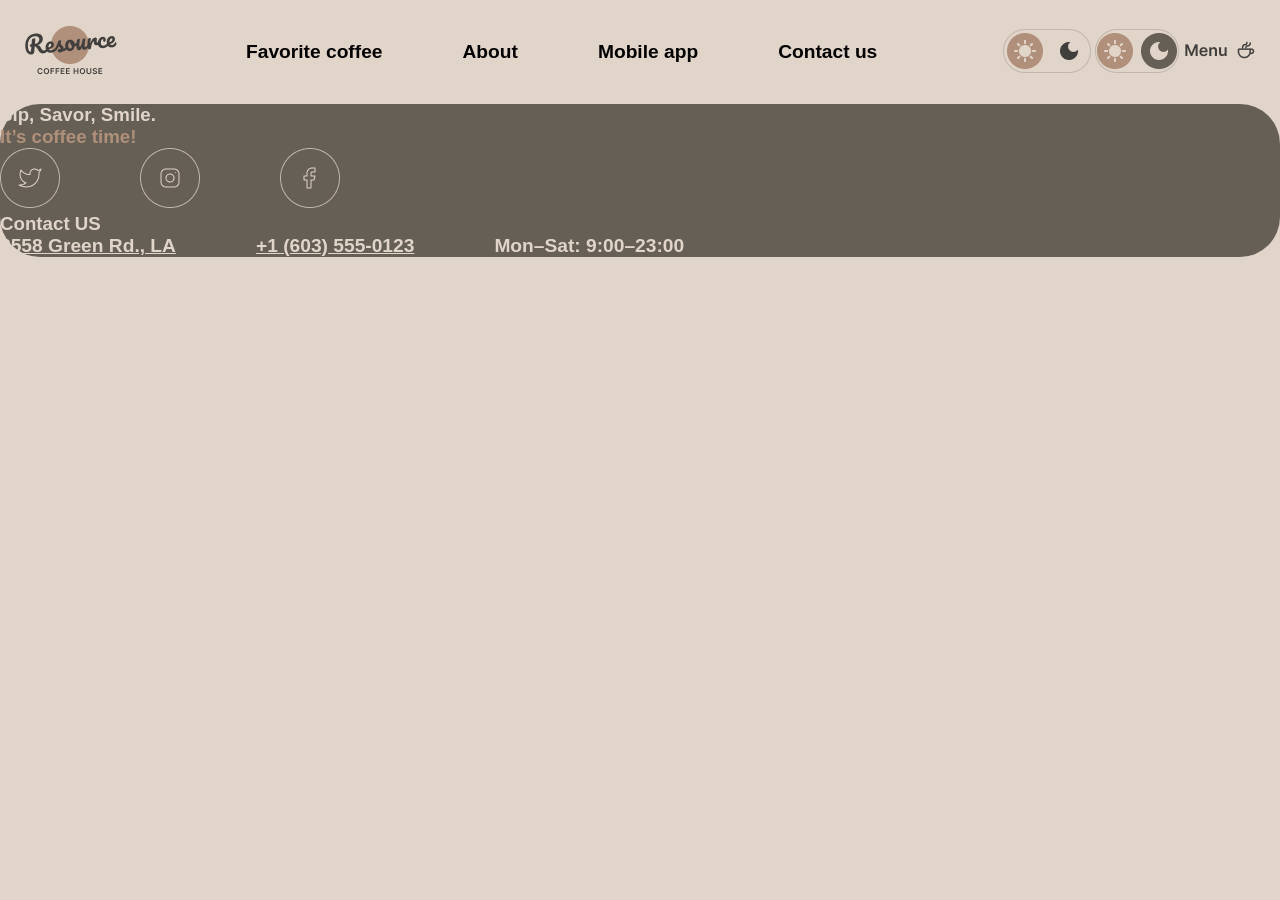
==== catalog.html @ 1cbb6fd2 "feat: add style html js images" ====
<!DOCTYPE html>
<html lang="en">
<head>
    <meta charset="UTF-8">
    <meta name="viewport" content="width=device-width, initial-scale=1.0">
    <link rel="stylesheet" href="style.css">
    <title>Menu</title>
</head>
<body>
        <div id="header-placeholder"></div>
    <main>

    </main>
    <div id="footer-placeholder"></div>
    <script src="load-components.js"></script>
</body>
</html>
---- style.css ----
* {
    margin: 0;
    padding: 0;
    box-sizing: border-box;
}

html {
    background-color: #E1D4C9;
}

body {
    font-family: Arial, Helvetica, sans-serif;
    display: grid;
    grid-template-columns: 1fr;
}

header {
    grid-row: 2;
    position: relative;
    z-index: 10;
    display: flex;
    justify-content: space-between;
    align-items: center;
    padding: 20px;
}

.nav-header {
    display: flex;
    align-items: center;
    gap: 20px;
}

.ul-header, .ul-footer {
    list-style-type: none;
    display: flex;
    gap: 5rem;
    font-size: 1.2rem;
    font-weight: bold;
}

footer {
    background-color: #665F55;
    border-radius: 40px;
}

img {
    padding: 0;
}

.theme-toggle 
.theme-switch-hover {
    display: none;
}

.theme-toggle:hover 
.theme-switch-default {
    display: none;
}

.theme-toggle:hover 
.theme-switch-hover {
    display: block;
}

button#theme-toggle, 
.slider-btn, 
.menu-page, 
.app-button, 
.google-play-button {
    background-color: rgba(0, 0, 0, 0);
    border: none;
}

.control-header {
    display: flex;
    justify-content: space-between;
    align-items: center;
}

.hero-section {
    background-image: url(images/img-hero.jpg);
    background-repeat: no-repeat;
    background-size: cover;
    background-position: center;
    min-height: 500px;
}

.hero-section h2, 
p,
footer li,
footer a,
footer .contact,
footer span {
    color: #E1D4C9;
}

.hero-section span, 
.about-section span, 
.app-section span,
footer h3 {
    color: #B0907A;
}

.gallery {
    display: grid;
    grid-template-columns: repeat(2, 1fr);
    gap: 2rem;
}

.gallery img {
    height: auto;
    object-fit: cover;
}
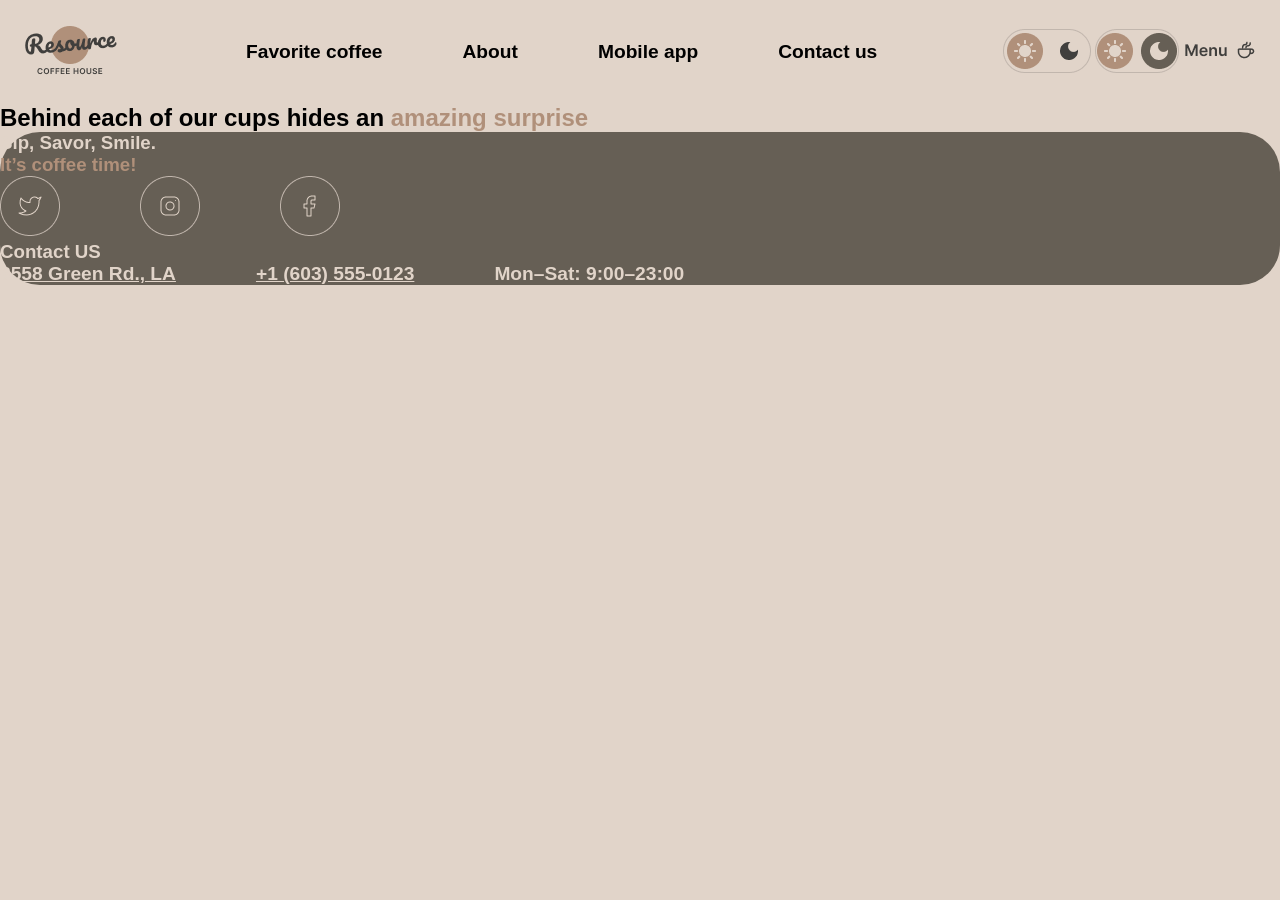
==== commit 516b1f2b: "feat: change catalog" ====
--- a/catalog.html
+++ b/catalog.html
@@ -7,9 +7,25 @@
     <title>Menu</title>
 </head>
 <body>
-        <div id="header-placeholder"></div>
+    <div id="header-placeholder"></div>
     <main>
+        <h2>Behind each of our cups hides an <span class="catalog-span">amazing surprise</span></h2>
+        <nav>
+            <ul class="ul-catalog">
+                <li></li>
+            </ul>
+        </nav>
+        <section class="coffee">
+            <article>
 
+            </article>
+        </section>
+        <section class="tea">
+
+        </section>
+        <section class="dessert">
+
+        </section>
     </main>
     <div id="footer-placeholder"></div>
     <script src="load-components.js"></script>
--- a/style.css
+++ b/style.css
@@ -30,7 +30,9 @@
     gap: 20px;
 }
 
-.ul-header, .ul-footer {
+.ul-header, 
+.ul-footer,
+.ul-catalog {
     list-style-type: none;
     display: flex;
     gap: 5rem;
@@ -97,7 +99,8 @@
 .hero-section span, 
 .about-section span, 
 .app-section span,
-footer h3 {
+footer h3,
+.catalog-span {
     color: #B0907A;
 }
 
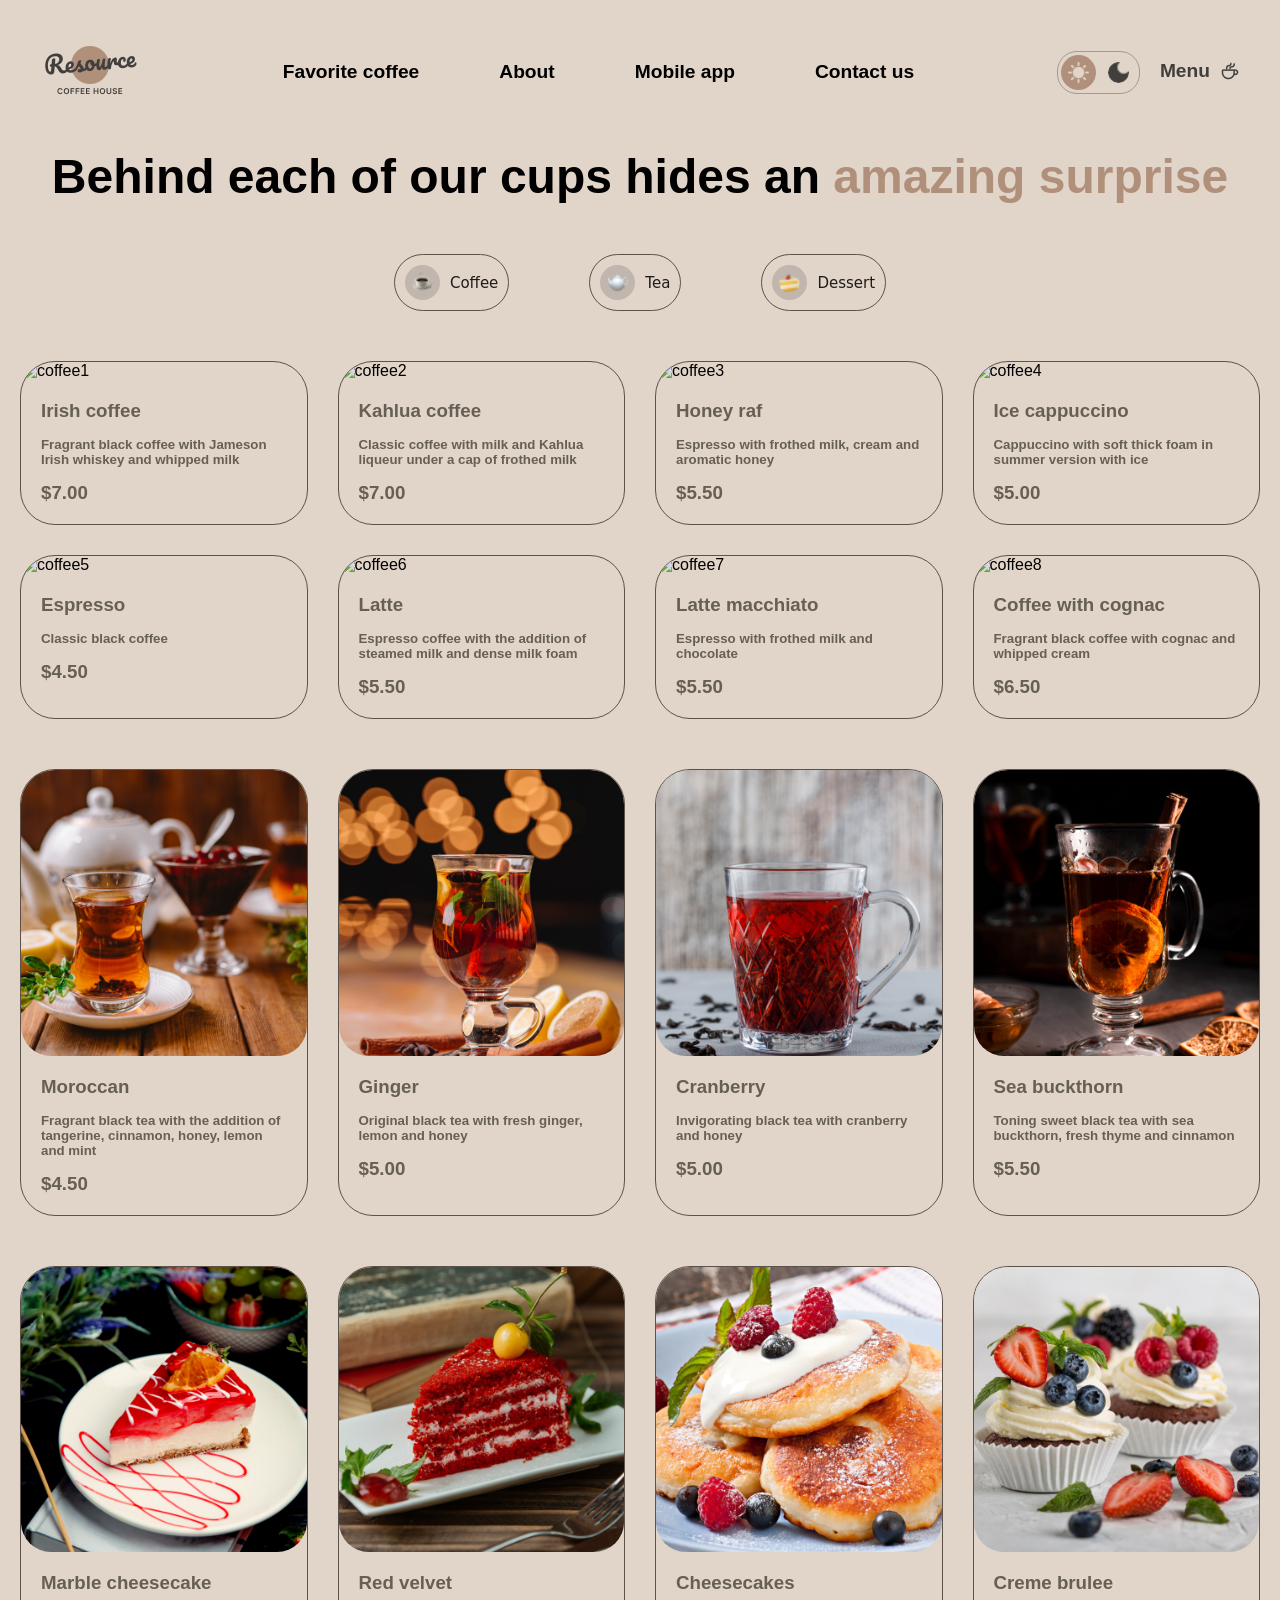
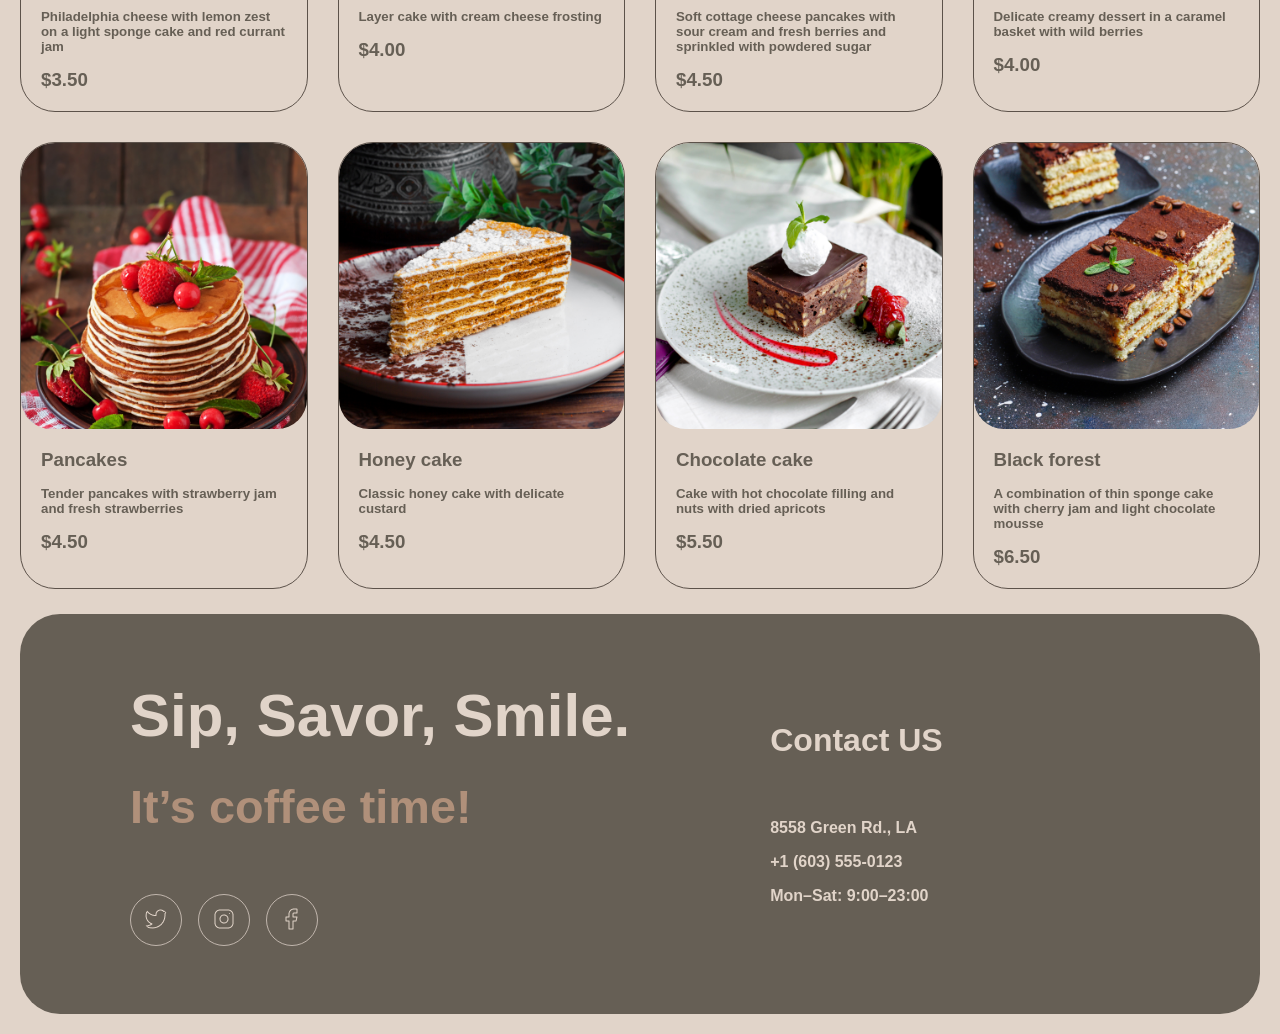
==== commit 7220d35f: "feat: change html and css" ====
--- a/catalog.html
+++ b/catalog.html
@@ -1,33 +1,288 @@
 <!DOCTYPE html>
 <html lang="en">
+
 <head>
     <meta charset="UTF-8">
     <meta name="viewport" content="width=device-width, initial-scale=1.0">
     <link rel="stylesheet" href="style.css">
+    <script src="load-components.js" defer></script>
     <title>Menu</title>
 </head>
+
 <body>
     <div id="header-placeholder"></div>
     <main>
-        <h2>Behind each of our cups hides an <span class="catalog-span">amazing surprise</span></h2>
+        <h1>Behind each of our cups hides an <span class="catalog-span">amazing surprise</span></h1>
         <nav>
             <ul class="ul-catalog">
-                <li></li>
+                <li>
+                    <button class="btn-category">
+                        <a class="category" href="#">
+                            <span class="circle super-light">
+                                <img src="images/tabs/coffee.png" alt="sun">
+                            </span>
+                            Coffee
+                        </a>
+                    </button>
+                </li>
+                <li>
+                    <button class="btn-category">
+                        <a class="category" href="#">
+                            <span class="circle super-light">
+                                <img src="images/tabs/tea.png" alt="tea">
+                            </span>
+                            Tea
+                        </a>
+                    </button>
+                </li>
+                <li>
+                    <button class="btn-category">
+                        <a class="category" href="#">
+                            <span class="circle super-light">
+                                <img src="images/tabs/dessert.png" alt="dessert">
+                            </span>
+                            Dessert
+                        </a>
+                    </button>
+                </li>
             </ul>
         </nav>
-        <section class="coffee">
-            <article>
-
+        <section class="section">
+            <article>
+                <img src="images/coffee-1.jpg" alt="coffee1" class="zoom-img">
+                <div class="item">
+                    <h3>Irish coffee</h3>
+                    <h5>Fragrant black coffee with Jameson Irish whiskey and whipped milk</h5>
+                    <h3><data value="$7.00">$7.00</data></h3>
+                </div>
+            </article>
+            <article>
+                <img src="images/coffee-2.jpg" alt="coffee2" class="zoom-img">
+                <div class="item">
+                    <h3>Kahlua coffee</h3>
+                    <h5>Classic coffee with milk and Kahlua liqueur under a cap of frothed milk</h5>
+                    <h3><data value="$7.00">$7.00</data></h3>
+                </div>
+            </article>
+            <article>
+                <img src="images/coffee-3.jpg" alt="coffee3" class="zoom-img">
+                <div class="item">
+                    <h3>Honey raf</h3>
+                    <h5>Espresso with frothed milk, cream and aromatic honey</h5>
+                    <h3><data value="$5.50">$5.50</data></h3>
+                </div>
+            </article>
+            <article>
+                <img src="images/coffee-4.jpg" alt="coffee4" class="zoom-img">
+                <div class="item">
+                    <h3>Ice cappuccino</h3>
+                    <h5>Cappuccino with soft thick foam in summer version with ice</h5>
+                    <h3><data value="$5.00">$5.00</data></h3>
+                </div>
+            </article>
+            <article>
+                <img src="images/coffee-5.jpg" alt="coffee5" class="zoom-img">
+                <div class="item">
+                    <h3>Espresso</h3>
+                    <h5>Classic black coffee</h5>
+                    <h3><data value="$4.50">$4.50</data></h3>
+                </div>
+            </article>
+            <article>
+                <img src="images/coffee-6.jpg" alt="coffee6" class="zoom-img">
+                <div class="item">
+                    <h3>Latte</h3>
+                    <h5>Espresso coffee with the addition of steamed milk and dense milk foam</h5>
+                    <h3><data value="$5.50">$5.50</data></h3>
+                </div>
+            </article>
+            <article>
+                <img src="images/coffee-7.jpg" alt="coffee7" class="zoom-img">
+                <div class="item">
+                    <h3>Latte macchiato</h3>
+                    <h5>Espresso with frothed milk and chocolate</h5>
+                    <h3><data value="$5.50">$5.50</data></h3>
+                </div>
+            </article>
+            <article>
+                <img src="images/coffee-8.jpg" alt="coffee8" class="zoom-img">
+                <div class="item">
+                    <h3>Coffee with cognac</h3>
+                    <h5>Fragrant black coffee with cognac and whipped cream</h5>
+                    <h3><data value="$6.50">$6.50</data></h3>
+                </div>
             </article>
         </section>
-        <section class="tea">
-
+        <section class="section">
+            <article>
+                <img src="images/tea-1.png" alt="tea1" class="zoom-img">
+                <div class="item">
+                    <h3>Moroccan</h3>
+                    <h5>Fragrant black tea with the addition of tangerine, cinnamon, honey, lemon and mint</h5>
+                    <h3><data value="$4.50">$4.50</data></h3>
+                </div>
+            </article>
+            <article>
+                <img src="images/tea-2.png" alt="tea2" class="zoom-img">
+                <div class="item">
+                    <h3>Ginger</h3>
+                    <h5>Original black tea with fresh ginger, lemon and honey</h5>
+                    <h3><data value="$5.00">$5.00</data></h3>
+                </div>
+            </article>
+            <article>
+                <img src="images/tea-3.png" alt="tea3" class="zoom-img">
+                <div class="item">
+                    <h3>Cranberry</h3>
+                    <h5>Invigorating black tea with cranberry and honey</h5>
+                    <h3><data value="$5.00">$5.00</data></h3>
+                </div>
+            </article>
+            <article>
+                <img src="images/tea-4.png" alt="tea4" class="zoom-img">
+                <div class="item">
+                    <h3>Sea buckthorn</h3>
+                    <h5>Toning sweet black tea with sea buckthorn, fresh thyme and cinnamon</h5>
+                    <h3><data value="$5.50">$5.50</data></h3>
+                </div>
+            </article>
         </section>
-        <section class="dessert">
-
+        <section class="section">
+            <article>
+                <img src="images/dessert-1.png" alt="dessert1" class="zoom-img">
+                <div class="item">
+                    <h3>Marble cheesecake</h3>
+                    <h5>Philadelphia cheese with lemon zest on a light sponge cake and red currant jam</h5>
+                    <h3><data value="$3.50">$3.50</data></h3>
+                </div>
+            </article>
+            <article>
+                <img src="images/dessert-2.png" alt="dessert2" class="zoom-img">
+                <div class="item">
+                    <h3>Red velvet</h3>
+                    <h5>Layer cake with cream cheese frosting</h5>
+                    <h3><data value="$4.00">$4.00</data></h3>
+                </div>
+            </article>
+            <article>
+                <img src="images/dessert-3.png" alt="dessert3" class="zoom-img">
+                <div class="item">
+                    <h3>Cheesecakes</h3>
+                    <h5>Soft cottage cheese pancakes with sour cream
+                        and fresh berries and sprinkled with powdered sugar
+                    </h5>
+                    <h3><data value="$4.50">$4.50</data></h3>
+                </div>
+            </article>
+            <article>
+                <img src="images/dessert-4.png" alt="dessert4" class="zoom-img">
+                <div class="item">
+                    <h3>Creme brulee</h3>
+                    <h5>Delicate creamy dessert in a caramel basket with wild berries</h5>
+                    <h3><data value="$4.00">$4.00</data></h3>
+                </div>
+            </article>
+            <article>
+                <img src="images/dessert-5.png" alt="dessert5" class="zoom-img">
+                <div class="item">
+                    <h3>Pancakes</h3>
+                    <h5>Tender pancakes with strawberry jam and fresh strawberries</h5>
+                    <h3><data value="$4.50">$4.50</data></h3>
+                </div>
+            </article>
+            <article>
+                <img src="images/dessert-6.png" alt="dessert6" class="zoom-img">
+                <div class="item">
+                    <h3>Honey cake</h3>
+                    <h5>Classic honey cake with delicate custard</h5>
+                    <h3><data value="$4.50">$4.50</data></h3>
+                </div>
+            </article>
+            <article>
+                <img src="images/dessert-7.png" alt="dessert7" class="zoom-img">
+                <div class="item">
+                    <h3>Chocolate cake</h3>
+                    <h5>Cake with hot chocolate filling and nuts with dried apricots</h5>
+                    <h3><data value="$5.50">$5.50</data></h3>
+                </div>
+            </article>
+            <article>
+                <img src="images/dessert-8.png" alt="dessert8" class="zoom-img">
+                <div class="item">
+                    <h3>Black forest</h3>
+                    <h5>A combination of thin sponge cake with cherry jam and light chocolate mousse</h5>
+                    <h3><data value="$6.50">$6.50</data></h3>
+                </div>
+            </article>
         </section>
     </main>
     <div id="footer-placeholder"></div>
-    <script src="load-components.js"></script>
+    <dialog id="coffee-1" class="modal">
+        <img src="images/coffee-1.jpg" alt="coffee1">
+        <div>
+            <h3>Irish coffee</h3>
+            <h5>Fragrant black coffee with Jameson Irish whiskey and whipped milk</h5>
+            <div>
+                <h5><span class="selector-title">Size</span></h5>
+                <div class="picker">
+                    <div>
+                        <input type="radio" id="volume-200" name="size" value="200" checked>
+                        <label for="volume-200">
+                            <span class="circle super-light">S</span>
+                            200 ml
+                        </label>
+                    </div>
+                    <div>
+                        <input type="radio" id="volume-300" name="size" value="300">
+                        <label for="volume-300">
+                            <span class="circle super-light">M</span>
+                            300 ml</label>
+                    </div>
+                    <div>
+                        <input type="radio" id="volume-400" name="size" value="400">
+                        <label for="volume-400">
+                            <span class="circle super-light">M</span>
+                            400 ml</label>
+                    </div>
+                </div>
+            </div>
+            <div>
+                <h5><span class="selector-title">Additives</span></h5>
+                <div class="picker">
+                    <div>
+                        <input type="radio" id="volume-sugar" name="additives" value="sugar" checked>
+                        <label for="volume-sugar">
+                            <span class="circle super-light">1</span>
+                            Sugar</label>
+                    </div>
+                    <div>
+                        <input type="radio" id="volume-cinnamon" name="additives" value="cinnamon">
+                        <label for="volume-cinnamon">
+                            <span class="circle super-light">2</span>
+                            Cinnamon</label>
+                    </div>
+                    <div>
+                        <input type="radio" id="volume-syrup" name="additives" value="syrup">
+                        <label for="volume-syrup">
+                            <span class="circle super-light">3</span>
+                            Syrup</label>
+                    </div>
+                </div>
+            </div>
+            <div class="total">
+                <h3>Total:</h3>
+                <h3><data value="$6.50">$6.50</data></h3>
+            </div>
+        </div>
+        <hr>
+        <viv>
+            <p>The cost is not final.
+                Download our mobile app to see the final price and place your order.
+                Earn loyalty points and enjoy your favorite coffee with up to 20% discount.
+            </p>
+        </viv>
+        <button class="close-button">Close</button>
+    </dialog>
 </body>
+
 </html>
--- a/style.css
+++ b/style.css
@@ -6,12 +6,20 @@
 
 html {
     background-color: #E1D4C9;
+    padding: 20px;
 }
 
 body {
     font-family: Arial, Helvetica, sans-serif;
     display: grid;
     grid-template-columns: 1fr;
+    gap: 25px;
+}
+
+main {
+    display: flex;
+    flex-direction: column;
+    gap: 50px;
 }
 
 header {
@@ -24,71 +32,260 @@
     padding: 20px;
 }
 
+footer {
+    grid-row: 2;
+    position: relative;
+    z-index: 10;
+    display: flex;
+    justify-content: flex-start;
+    align-items: center;
+    padding: 40px;
+}
+
+footer {
+    height: 400px;
+}
+
+.footer {
+    padding: 70px;
+    display: flex;
+    flex-direction: column;
+    gap: 30px;
+}
+
+.footer-network {
+    font-size: 40px;
+}
+
+a {
+    text-decoration: none;
+}
+
+a:hover {
+    text-decoration: underline;
+}
+
+.zoom-img {
+    transition: transform 0, 3s ease;
+}
+
+.zoom-img:hover {
+    transform: scale(0.9);
+}
+
 .nav-header {
     display: flex;
     align-items: center;
     gap: 20px;
 }
 
-.ul-header, 
-.ul-footer,
+.btn-burger {
+    display: none;
+    width: 40px;
+    height: 40px;
+    border-radius: 50%;
+    border-color: #5c524a;
+    cursor: pointer;
+    z-index: 10;
+    background-color: #E1D4C9;
+}
+
+.circle {
+    width: 20px;
+    height: 20px;
+    border-radius: 50%;
+    overflow: hidden;
+    display: flex;
+    justify-content: center;
+    align-items: center;
+}
+
+.btn-two .img-hover,
+.slider-btn .img-hover,
+.application .img-hover,
+.network .img-hover {
+    display: none;
+}
+
+.btn-two:hover .img-default,
+.slider-btn:hover .img-default,
+.application:hover .img-default,
+.network:hover .img-default {
+    display: none;
+}
+
+.btn-two:hover .img-hover,
+.slider-btn:hover .img-hover,
+.application:hover .img-hover,
+.network:hover .img-hover {
+    display: inline-block;
+}
+
+.circle img {
+    width: 60%;
+    height: 60%;
+    object-fit: cover;
+    border-radius: 50%;
+}
+
+img {
+    border-radius: 30px;
+}
+
+@media (max-width: 768px) {
+    .btn-burger {
+        display: block;
+    }
+
+    .nav-header {
+        display: none;
+        position: absolute;
+        top: 100%;
+        left: 0;
+        width: 100%;
+        padding: 20px;
+    }
+
+    .nav-header.open {
+        display: block;
+    }
+}
+
+.ul-header,
 .ul-catalog {
     list-style-type: none;
     display: flex;
+    justify-content: center;
     gap: 5rem;
     font-size: 1.2rem;
     font-weight: bold;
 }
 
+.ul-footer-contacts {
+    padding-top: 30px;
+    list-style-type: none;
+    display: flex;
+    flex-direction: column;
+    gap: 1rem;
+    font-size: 1, 1rem;
+    font-weight: bold;
+}
+
+.ul-footer-networks {
+    padding-top: 30px;
+    list-style-type: none;
+    display: flex;
+    gap: 1rem;
+    font-size: 1.2rem;
+    font-weight: bold;
+}
+
 footer {
     background-color: #665F55;
     border-radius: 40px;
 }
 
+.contact {
+    font-size: 2rem;
+}
+
 img {
     padding: 0;
 }
 
-.theme-toggle 
-.theme-switch-hover {
+.theme-toggle .theme-switch-hover {
     display: none;
 }
 
-.theme-toggle:hover 
-.theme-switch-default {
+.theme-toggle:hover .theme-switch-default {
     display: none;
 }
 
-.theme-toggle:hover 
-.theme-switch-hover {
+.theme-toggle:hover .theme-switch-hover {
     display: block;
 }
 
-button#theme-toggle, 
-.slider-btn, 
-.menu-page, 
-.app-button, 
-.google-play-button {
+button#theme-toggle,
+.slider-btn,
+.menu-page,
+.app-button,
+.google-play-button,
+.network {
     background-color: rgba(0, 0, 0, 0);
     border: none;
 }
 
+.app-text {
+    display: flex;
+    flex-direction: column;
+    align-items: flex-start;
+}
+
+.text-top {
+    font-size: 12px;
+    color: #403F3D;
+}
+
+.application:hover .text-top {
+    color: #E1D4C9;
+}
+
+.text-bottom {
+    font-weight: bold;
+    font-size: 16px;
+    color: #403F3D;
+}
+
+.application:hover .text-bottom {
+    color: #E1D4C9;
+}
+
 .control-header {
     display: flex;
     justify-content: space-between;
     align-items: center;
+    gap: 20px;
+}
+
+.link-menu {
+    display: flex;
+    align-items: center;
+    gap: 10px;
+    color: #403F3D;
+    font-weight: bold;
+    font-size: 1.2rem;
+    border-bottom: 3px solid transparent;
+    transition: border-color 0, 3s ease;
+}
+
+.link-menu:hover {
+    text-decoration: none;
+    border-bottom-color: #665F55;
+}
+
+.link-menu img {
+    display: block;
 }
 
 .hero-section {
     background-image: url(images/img-hero.jpg);
+    border-radius: 30px;
     background-repeat: no-repeat;
     background-size: cover;
     background-position: center;
     min-height: 500px;
-}
-
-.hero-section h2, 
-p,
+    padding: 5rem;
+}
+
+.hero-section div {
+    max-width: 50%;
+    display: flex;
+    flex-direction: column;
+    gap: 30px;
+}
+
+.hero-section h2,
+.hero-section p,
 footer li,
 footer a,
 footer .contact,
@@ -96,9 +293,22 @@
     color: #E1D4C9;
 }
 
-.hero-section span, 
-.about-section span, 
-.app-section span,
+.hero-section h2 {
+    font-size: 3rem;
+}
+
+.app-section {
+    display: flex;
+    justify-content: space-between;
+    align-items: center;
+    gap: 50px;
+}
+
+.slider-section span,
+.hero-section span,
+
+.about-section span,
+.app-section h2 span,
 footer h3,
 .catalog-span {
     color: #B0907A;
@@ -115,5 +325,388 @@
     object-fit: cover;
 }
 
-
-
+.picker {
+    display: flex;
+    gap: 12px;
+    font-family: system-ui, -apple-system, sans-serif;
+    padding: 20px;
+}
+
+.picker input[type="radio"] {
+    display: none;
+}
+
+.picker label {
+    display: inline-flex;
+    align-items: center;
+    justify-content: center;
+    border-radius: 100px;
+    border: 1px solid #d4c5bc;
+    font-size: 16px;
+    font-weight: 500;
+    color: #1e1b18;
+    background-color: transparent;
+    border-color: #5c524a;
+    cursor: pointer;
+    transition: all 0.2s ease;
+    user-select: none;
+    gap: 10px;
+    padding: 10px;
+}
+
+.picker label:hover {
+    background-color: rgba(92, 82, 74, 0.05);
+}
+
+.picker input[type="radio"]:checked+label {
+    background-color: #5c524a;
+    border-color: #5c524a;
+    color: #ffffff;
+}
+
+.picker input[type="radio"]:checked+label span {
+    background-color: #d4c5bc;
+    color: #1e1b18;
+}
+
+.total,
+.btn-two,
+.catalog {
+    display: flex;
+    justify-content: space-between;
+    align-items: center;
+}
+
+.category {
+    display: flex;
+    justify-content: center;
+    align-items: center;
+    color: #1e1b18;
+    border-radius: 80%;
+    gap: 10px;
+    padding: 10px;
+}
+
+.btn-category {
+    display: inline-flex;
+    align-items: center;
+    justify-content: center;
+    border-radius: 50px;
+    border: 1px solid #d4c5bc;
+    font-size: 15px;
+    color: #1e1b18;
+    background-color: transparent;
+    border-color: #5c524a;
+    gap: 16px;
+    font-family: system-ui, -apple-system, sans-serif;
+    font-weight: 500;
+}
+
+.btn-category:hover {
+    background-color: #5c524a;
+}
+
+.btn-category:hover .category {
+    color: #d4c5bc;
+    text-decoration: none;
+}
+
+.btn-category:hover .super-light {
+    background-color: #d4c5bc;
+}
+
+.modal {
+    width: 500px;
+    height: 500px;
+}
+
+.modal p {
+    color: #1e1b18;
+}
+
+.close-button {
+    gap: 12px;
+    font-family: system-ui, -apple-system, sans-serif;
+    padding: 20px;
+    display: inline-flex;
+    align-items: center;
+    justify-content: center;
+    padding: 12px 28px;
+    border-radius: 100px;
+    border: 1px solid #5c524a;
+    font-size: 16px;
+    font-weight: 500;
+    color: #1e1b18;
+    background-color: transparent;
+    width: 100%;
+    box-sizing: border-box;
+}
+
+.close-button:hover {
+    background-color: #5c524a;
+    color: #ffffff;
+}
+
+.network {
+    width: 20px;
+    height: 20px;
+    border-radius: 50%;
+    border: 1px solid #C1B6AD;
+    display: flex;
+    justify-content: center;
+    align-items: center;
+    padding: 25px;
+}
+
+.network:hover {
+    background-color: #E1D4C9;
+}
+
+.slider-btn {
+    width: 20px;
+    height: 20px;
+    border-radius: 50%;
+    border: 1px solid #5c524a;
+    display: flex;
+    justify-content: center;
+    align-items: center;
+    padding: 25px;
+}
+
+.slider-btn:hover {
+    background-color: #665F55;
+}
+
+.slider-btn:hover+img {
+    background-color: #E1D4C9;
+}
+
+.menu-page {
+    display: flex;
+    gap: 12px;
+    font-family: system-ui, -apple-system, sans-serif;
+    display: inline-flex;
+    align-items: center;
+    justify-content: center;
+    padding: 12px 28px;
+    border-radius: 100px;
+    border: 1px solid #5c524a;
+    font-size: 16px;
+    font-weight: 500;
+    color: #1e1b18;
+    width: 150px;
+    background-color: #E1D4C9;
+    box-sizing: border-box;
+}
+
+.cap {
+    display: none;
+    width: 20px;
+}
+
+.menu-page:hover .cap {
+    display: block;
+}
+
+.application {
+    display: inline-flex;
+    font-family: system-ui, -apple-system, sans-serif;
+    padding: 3px;
+    align-items: center;
+    justify-content: center;
+    border-radius: 20px;
+    border: 1px solid #a09b96;
+    font-size: 16px;
+    font-weight: 500;
+    color: #3f3a34;
+    background-color: transparent;
+    box-sizing: border-box;
+    gap: 20px;
+    padding: 20px;
+    border-radius: 40px;
+    width: 200px;
+}
+
+.application:hover {
+    background-color: #665F55;
+}
+
+.btn-two {
+    display: inline-flex;
+    font-family: system-ui, -apple-system, sans-serif;
+    padding: 3px;
+    align-items: center;
+    justify-content: space-between;
+    border-radius: 20px;
+    border: 1px solid #a09b96;
+    font-size: 16px;
+    font-weight: 500;
+    color: #3f3a34;
+    background-color: transparent;
+    box-sizing: border-box;
+    gap: 5px;
+}
+
+.btn-two:hover .dark,
+.ul-catalog .btn-two:hover {
+    background-color: #5c524a;
+    color: #ffffff;
+}
+
+.ul-catalog .btn-two:hover a {
+    color: #E1D4C9;
+}
+
+.light {
+    background-color: #B0907A;
+}
+
+.super-light {
+    background-color: #C1B6AD;
+}
+
+.ul-catalog .btn-two:hover .super-light {
+    background-color: #E1D4C9;
+}
+
+.circle {
+    width: 35px;
+    height: 35px;
+    border-radius: 50%;
+    overflow: hidden;
+    display: flex;
+    justify-content: center;
+    align-items: center;
+}
+
+.circle img {
+    width: 60%;
+    height: 60%;
+    object-fit: cover;
+    border-radius: 50%;
+}
+
+.section {
+    display: grid;
+    grid-template-columns: repeat(4, 1fr);
+    gap: 30px;
+}
+
+.section article {
+    border: 1px solid #5c524a;
+    border-radius: 35px;
+    overflow: hidden;
+}
+
+.section .item {
+    padding: 20px;
+    color: #665F55;
+    display: flex;
+    flex-direction: column;
+    gap: 15px
+}
+
+.section img {
+    width: 100%;
+    object-fit: cover;
+    display: block;
+}
+
+.slider-container {
+    position: relative;
+    width: fit-content;
+    max-width: 800px;
+    margin: 0 auto;
+    display: flex;
+    justify-content: center;
+    align-items: center;
+    flex-direction: column;
+}
+
+
+.slider-track {
+    display: flex;
+    gap: 20px;
+    overflow-x: auto;
+    scroll-snap-type: x mandatory;
+    scroll-behavior: smooth;
+    padding: 10px 0;
+    scrollbar-width: none;
+}
+
+.slider-track::-webkit-scrollbar {
+    display: none;
+}
+
+
+
+.slider-indicators {
+    display: flex;
+    justify-content: center;
+    gap: 10px;
+    margin-top: 15px;
+}
+
+.indicator {
+    width: 30px;
+    height: 4px;
+    background-color: #C1B6AD;
+    border-radius: 2px;
+    cursor: pointer;
+    transition: background-color 0,3s ease;
+}
+
+.indicator.active {
+    background-color: #665F55;
+}
+
+.slider-container h2 {
+    font-size: 3rem;
+}
+
+h1 {
+    font-size: 3rem;
+    text-align: center;
+}
+
+.slider-item {
+    flex: 0 0 100%;
+    display: flex;
+    flex-direction: column;
+    justify-content: center;
+    align-items: center;
+    scroll-snap-align: start;
+    font-weight: bold;
+    box-shadow: 0 2px 5px rgba(0,0,0,0,1);
+    gap: 20px;
+    border-radius: 8px;
+}
+
+.slider-btn {
+    position: absolute;
+    top: 50%;
+    transform: translateY(-50%);
+    z-index: 10;
+    cursor: pointer;
+}
+
+.slider-prev {
+    left: 40px;
+}
+
+.slider-next {
+    right: 40px;
+}
+
+.about-section,
+.app-section {
+    font-size: 2rem;
+}
+
+.app-info {
+    display: flex;
+    flex-direction: column;
+    justify-content: center;
+    align-items: start;
+    gap: 20px;
+}
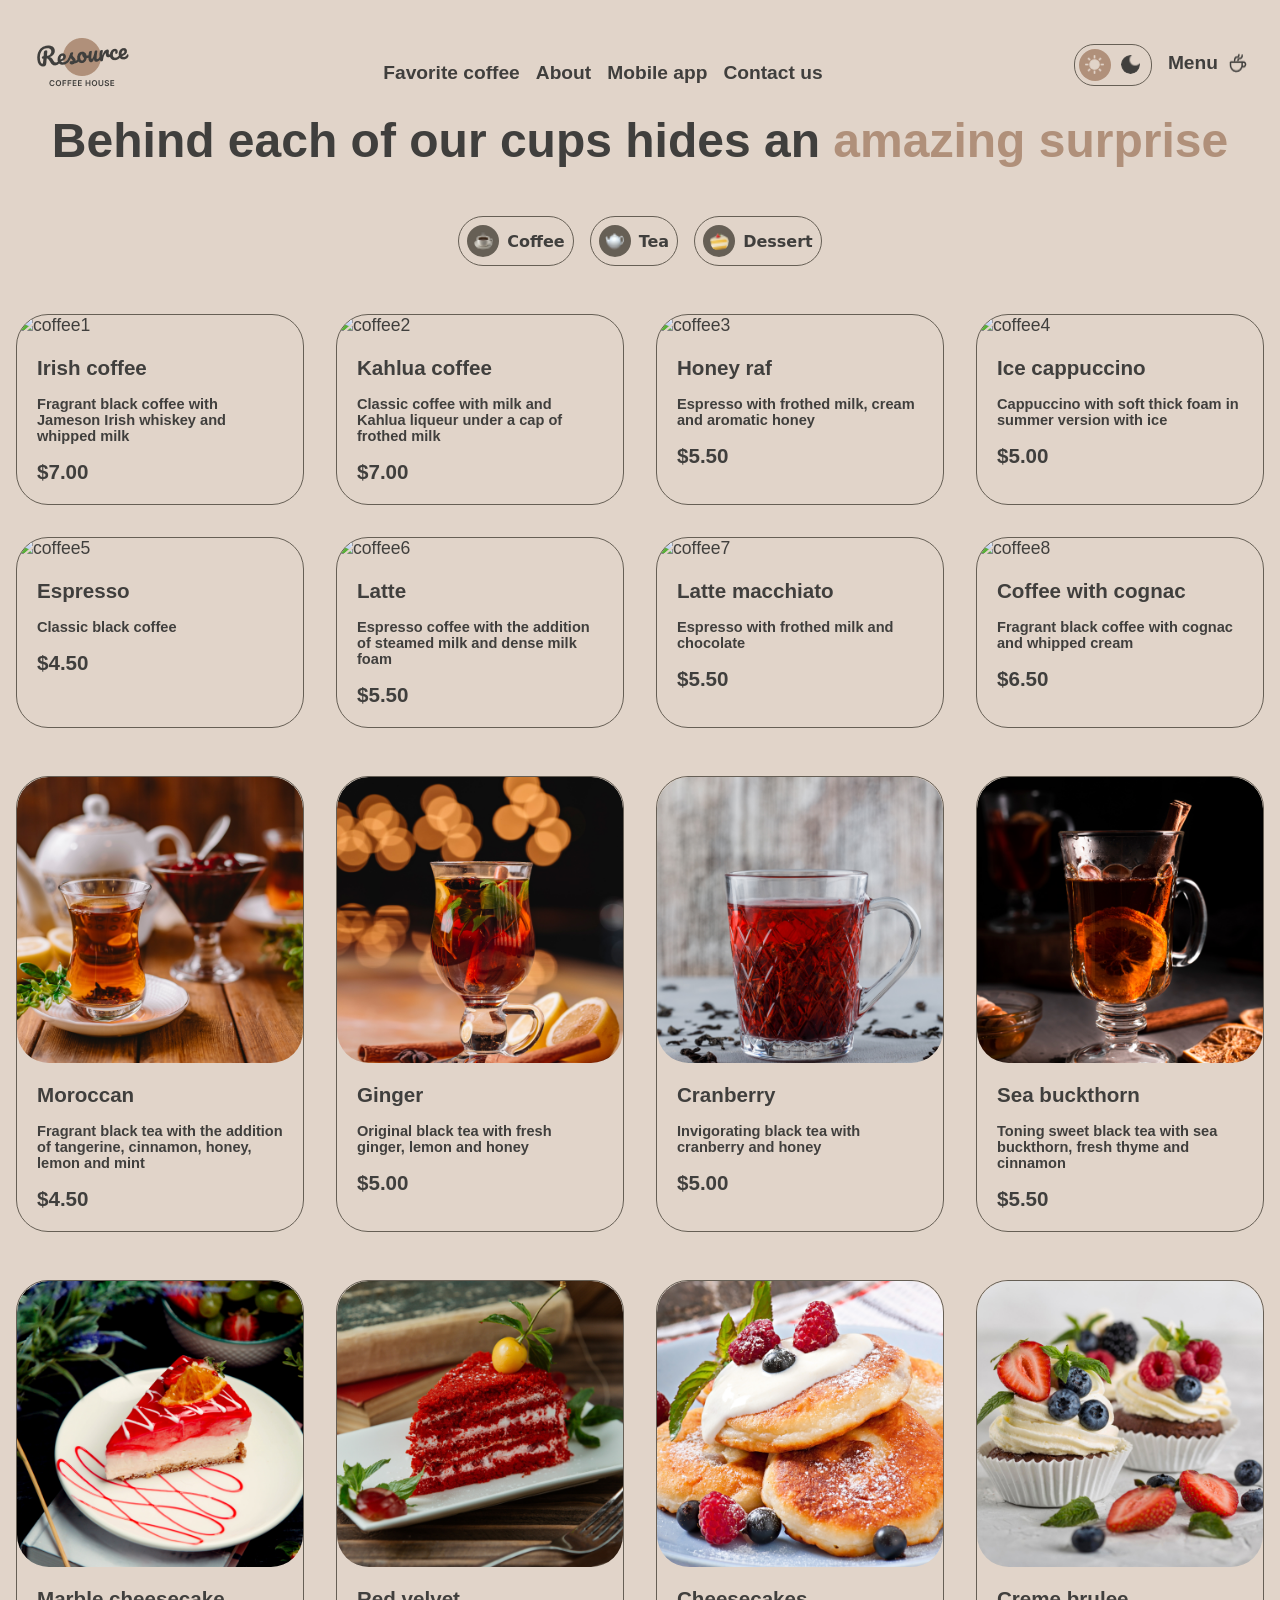
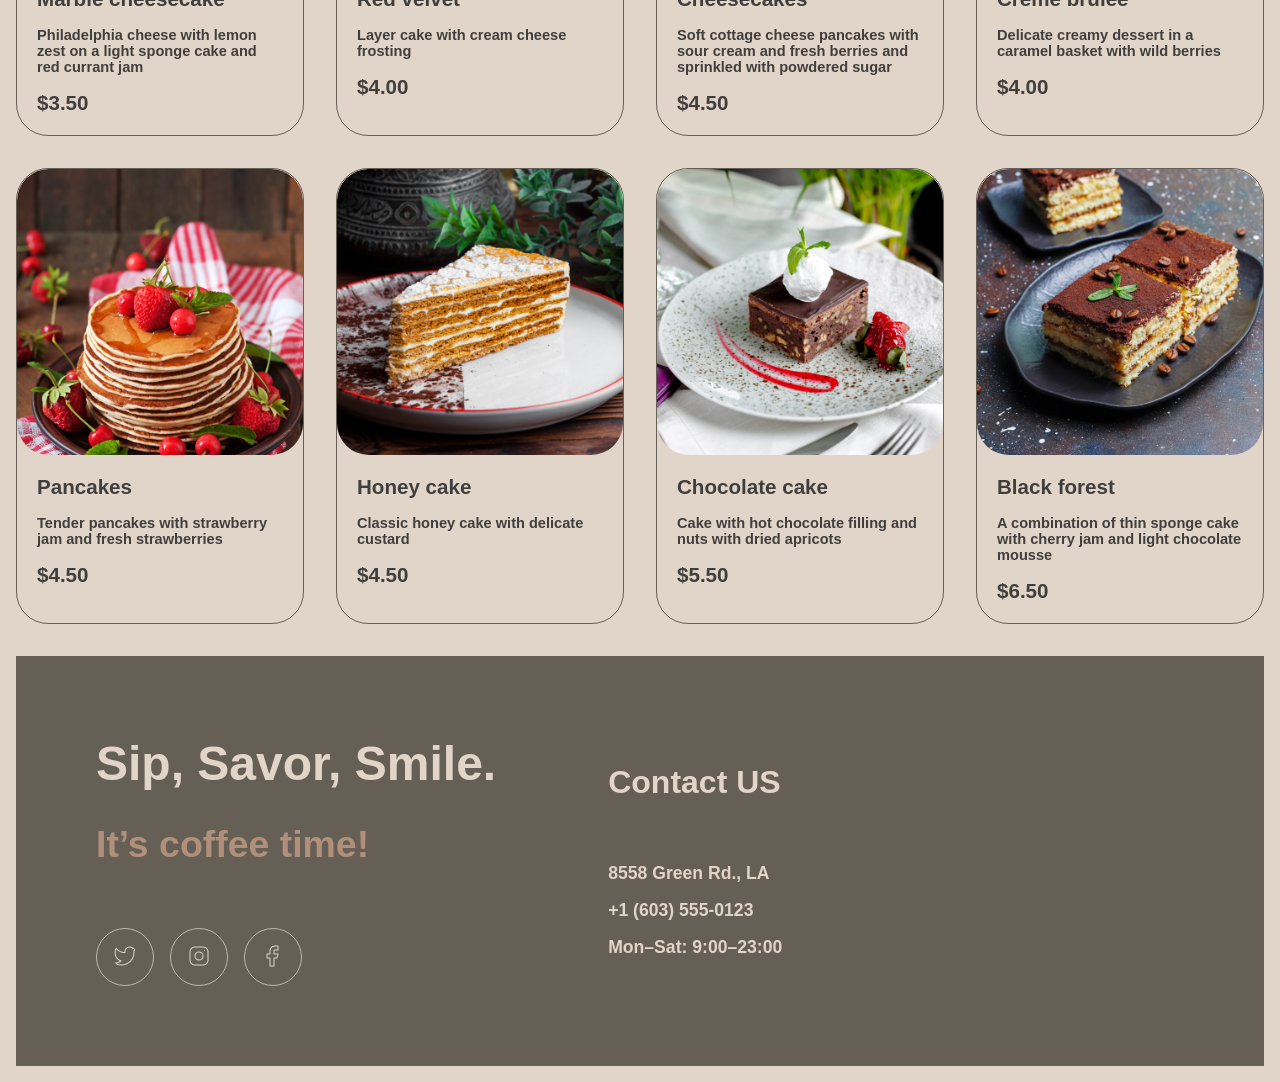
==== commit 8f016d44: "feat: change  html" ====
--- a/catalog.html
+++ b/catalog.html
@@ -4,285 +4,288 @@
 <head>
     <meta charset="UTF-8">
     <meta name="viewport" content="width=device-width, initial-scale=1.0">
+    <link rel="icon" type="image/png" href="images/favicon.png">
     <link rel="stylesheet" href="style.css">
-    <script src="load-components.js" defer></script>
+    <script src="script.js" defer></script>
     <title>Menu</title>
 </head>
 
 <body>
-    <div id="header-placeholder"></div>
-    <main>
-        <h1>Behind each of our cups hides an <span class="catalog-span">amazing surprise</span></h1>
-        <nav>
-            <ul class="ul-catalog">
-                <li>
-                    <button class="btn-category">
-                        <a class="category" href="#">
-                            <span class="circle super-light">
-                                <img src="images/tabs/coffee.png" alt="sun">
-                            </span>
-                            Coffee
-                        </a>
-                    </button>
-                </li>
-                <li>
-                    <button class="btn-category">
-                        <a class="category" href="#">
-                            <span class="circle super-light">
-                                <img src="images/tabs/tea.png" alt="tea">
-                            </span>
-                            Tea
-                        </a>
-                    </button>
-                </li>
-                <li>
-                    <button class="btn-category">
-                        <a class="category" href="#">
-                            <span class="circle super-light">
-                                <img src="images/tabs/dessert.png" alt="dessert">
-                            </span>
-                            Dessert
-                        </a>
-                    </button>
-                </li>
-            </ul>
-        </nav>
-        <section class="section">
-            <article>
-                <img src="images/coffee-1.jpg" alt="coffee1" class="zoom-img">
-                <div class="item">
-                    <h3>Irish coffee</h3>
-                    <h5>Fragrant black coffee with Jameson Irish whiskey and whipped milk</h5>
-                    <h3><data value="$7.00">$7.00</data></h3>
+    <div class="container">
+        <div id="header-placeholder"></div>
+        <main>
+            <h1>Behind each of our cups hides an <span class="catalog-span">amazing surprise</span></h1>
+            <nav>
+                <ul class="ul-catalog">
+                    <li>
+                        <button class="btn-category">
+                            <a class="category" href="#">
+                                <span class="circle super-light">
+                                    <img src="images/tabs/coffee.png" alt="sun">
+                                </span>
+                                Coffee
+                            </a>
+                        </button>
+                    </li>
+                    <li>
+                        <button class="btn-category">
+                            <a class="category" href="#">
+                                <span class="circle super-light">
+                                    <img src="images/tabs/tea.png" alt="tea">
+                                </span>
+                                Tea
+                            </a>
+                        </button>
+                    </li>
+                    <li>
+                        <button class="btn-category">
+                            <a class="category" href="#">
+                                <span class="circle super-light">
+                                    <img src="images/tabs/dessert.png" alt="dessert">
+                                </span>
+                                Dessert
+                            </a>
+                        </button>
+                    </li>
+                </ul>
+            </nav>
+            <section class="section">
+                <article>
+                    <img src="images/coffee-1.jpg" alt="coffee1">
+                    <div class="item">
+                        <h3>Irish coffee</h3>
+                        <h5>Fragrant black coffee with Jameson Irish whiskey and whipped milk</h5>
+                        <h3><data value="$7.00">$7.00</data></h3>
+                    </div>
+                </article>
+                <article>
+                    <img src="images/coffee-2.jpg" alt="coffee2">
+                    <div class="item">
+                        <h3>Kahlua coffee</h3>
+                        <h5>Classic coffee with milk and Kahlua liqueur under a cap of frothed milk</h5>
+                        <h3><data value="$7.00">$7.00</data></h3>
+                    </div>
+                </article>
+                <article>
+                    <img src="images/coffee-3.jpg" alt="coffee3">
+                    <div class="item">
+                        <h3>Honey raf</h3>
+                        <h5>Espresso with frothed milk, cream and aromatic honey</h5>
+                        <h3><data value="$5.50">$5.50</data></h3>
+                    </div>
+                </article>
+                <article>
+                    <img src="images/coffee-4.jpg" alt="coffee4">
+                    <div class="item">
+                        <h3>Ice cappuccino</h3>
+                        <h5>Cappuccino with soft thick foam in summer version with ice</h5>
+                        <h3><data value="$5.00">$5.00</data></h3>
+                    </div>
+                </article>
+                <article>
+                    <img src="images/coffee-5.jpg" alt="coffee5">
+                    <div class="item">
+                        <h3>Espresso</h3>
+                        <h5>Classic black coffee</h5>
+                        <h3><data value="$4.50">$4.50</data></h3>
+                    </div>
+                </article>
+                <article>
+                    <img src="images/coffee-6.jpg" alt="coffee6">
+                    <div class="item">
+                        <h3>Latte</h3>
+                        <h5>Espresso coffee with the addition of steamed milk and dense milk foam</h5>
+                        <h3><data value="$5.50">$5.50</data></h3>
+                    </div>
+                </article>
+                <article>
+                    <img src="images/coffee-7.jpg" alt="coffee7">
+                    <div class="item">
+                        <h3>Latte macchiato</h3>
+                        <h5>Espresso with frothed milk and chocolate</h5>
+                        <h3><data value="$5.50">$5.50</data></h3>
+                    </div>
+                </article>
+                <article>
+                    <img src="images/coffee-8.jpg" alt="coffee8">
+                    <div class="item">
+                        <h3>Coffee with cognac</h3>
+                        <h5>Fragrant black coffee with cognac and whipped cream</h5>
+                        <h3><data value="$6.50">$6.50</data></h3>
+                    </div>
+                </article>
+            </section>
+            <section class="section">
+                <article>
+                    <img src="images/tea-1.png" alt="tea1">
+                    <div class="item">
+                        <h3>Moroccan</h3>
+                        <h5>Fragrant black tea with the addition of tangerine, cinnamon, honey, lemon and mint</h5>
+                        <h3><data value="$4.50">$4.50</data></h3>
+                    </div>
+                </article>
+                <article>
+                    <img src="images/tea-2.png" alt="tea2">
+                    <div class="item">
+                        <h3>Ginger</h3>
+                        <h5>Original black tea with fresh ginger, lemon and honey</h5>
+                        <h3><data value="$5.00">$5.00</data></h3>
+                    </div>
+                </article>
+                <article>
+                    <img src="images/tea-3.png" alt="tea3">
+                    <div class="item">
+                        <h3>Cranberry</h3>
+                        <h5>Invigorating black tea with cranberry and honey</h5>
+                        <h3><data value="$5.00">$5.00</data></h3>
+                    </div>
+                </article>
+                <article>
+                    <img src="images/tea-4.png" alt="tea4">
+                    <div class="item">
+                        <h3>Sea buckthorn</h3>
+                        <h5>Toning sweet black tea with sea buckthorn, fresh thyme and cinnamon</h5>
+                        <h3><data value="$5.50">$5.50</data></h3>
+                    </div>
+                </article>
+            </section>
+            <section class="section">
+                <article>
+                    <img src="images/dessert-1.png" alt="dessert1">
+                    <div class="item">
+                        <h3>Marble cheesecake</h3>
+                        <h5>Philadelphia cheese with lemon zest on a light sponge cake and red currant jam</h5>
+                        <h3><data value="$3.50">$3.50</data></h3>
+                    </div>
+                </article>
+                <article>
+                    <img src="images/dessert-2.png" alt="dessert2">
+                    <div class="item">
+                        <h3>Red velvet</h3>
+                        <h5>Layer cake with cream cheese frosting</h5>
+                        <h3><data value="$4.00">$4.00</data></h3>
+                    </div>
+                </article>
+                <article>
+                    <img src="images/dessert-3.png" alt="dessert3">
+                    <div class="item">
+                        <h3>Cheesecakes</h3>
+                        <h5>Soft cottage cheese pancakes with sour cream
+                            and fresh berries and sprinkled with powdered sugar
+                        </h5>
+                        <h3><data value="$4.50">$4.50</data></h3>
+                    </div>
+                </article>
+                <article>
+                    <img src="images/dessert-4.png" alt="dessert4">
+                    <div class="item">
+                        <h3>Creme brulee</h3>
+                        <h5>Delicate creamy dessert in a caramel basket with wild berries</h5>
+                        <h3><data value="$4.00">$4.00</data></h3>
+                    </div>
+                </article>
+                <article>
+                    <img src="images/dessert-5.png" alt="dessert5">
+                    <div class="item">
+                        <h3>Pancakes</h3>
+                        <h5>Tender pancakes with strawberry jam and fresh strawberries</h5>
+                        <h3><data value="$4.50">$4.50</data></h3>
+                    </div>
+                </article>
+                <article>
+                    <img src="images/dessert-6.png" alt="dessert6">
+                    <div class="item">
+                        <h3>Honey cake</h3>
+                        <h5>Classic honey cake with delicate custard</h5>
+                        <h3><data value="$4.50">$4.50</data></h3>
+                    </div>
+                </article>
+                <article>
+                    <img src="images/dessert-7.png" alt="dessert7">
+                    <div class="item">
+                        <h3>Chocolate cake</h3>
+                        <h5>Cake with hot chocolate filling and nuts with dried apricots</h5>
+                        <h3><data value="$5.50">$5.50</data></h3>
+                    </div>
+                </article>
+                <article>
+                    <img src="images/dessert-8.png" alt="dessert8">
+                    <div class="item">
+                        <h3>Black forest</h3>
+                        <h5>A combination of thin sponge cake with cherry jam and light chocolate mousse</h5>
+                        <h3><data value="$6.50">$6.50</data></h3>
+                    </div>
+                </article>
+            </section>
+        </main>
+        <div id="footer-placeholder"></div>
+        <dialog id="model" class="modal">
+            <img src="images/coffee-1.jpg" alt="model">
+            <div>
+                <h3>Irish coffee</h3>
+                <h5>Fragrant black coffee with Jameson Irish whiskey and whipped milk</h5>
+                <div>
+                    <h5><span class="selector-title">Size</span></h5>
+                    <div class="picker">
+                        <div>
+                            <input type="radio" id="volume-200" name="size" value="200" checked>
+                            <label for="volume-200">
+                                <span class="circle super-light">S</span>
+                                200 ml
+                            </label>
+                        </div>
+                        <div>
+                            <input type="radio" id="volume-300" name="size" value="300">
+                            <label for="volume-300">
+                                <span class="circle super-light">M</span>
+                                300 ml</label>
+                        </div>
+                        <div>
+                            <input type="radio" id="volume-400" name="size" value="400">
+                            <label for="volume-400">
+                                <span class="circle super-light">M</span>
+                                400 ml</label>
+                        </div>
+                    </div>
                 </div>
-            </article>
-            <article>
-                <img src="images/coffee-2.jpg" alt="coffee2" class="zoom-img">
-                <div class="item">
-                    <h3>Kahlua coffee</h3>
-                    <h5>Classic coffee with milk and Kahlua liqueur under a cap of frothed milk</h5>
-                    <h3><data value="$7.00">$7.00</data></h3>
+                <div>
+                    <h5><span class="selector-title">Additives</span></h5>
+                    <div class="picker">
+                        <div>
+                            <input type="radio" id="volume-sugar" name="additives" value="sugar" checked>
+                            <label for="volume-sugar">
+                                <span class="circle super-light">1</span>
+                                Sugar</label>
+                        </div>
+                        <div>
+                            <input type="radio" id="volume-cinnamon" name="additives" value="cinnamon">
+                            <label for="volume-cinnamon">
+                                <span class="circle super-light">2</span>
+                                Cinnamon</label>
+                        </div>
+                        <div>
+                            <input type="radio" id="volume-syrup" name="additives" value="syrup">
+                            <label for="volume-syrup">
+                                <span class="circle super-light">3</span>
+                                Syrup</label>
+                        </div>
+                    </div>
                 </div>
-            </article>
-            <article>
-                <img src="images/coffee-3.jpg" alt="coffee3" class="zoom-img">
-                <div class="item">
-                    <h3>Honey raf</h3>
-                    <h5>Espresso with frothed milk, cream and aromatic honey</h5>
-                    <h3><data value="$5.50">$5.50</data></h3>
-                </div>
-            </article>
-            <article>
-                <img src="images/coffee-4.jpg" alt="coffee4" class="zoom-img">
-                <div class="item">
-                    <h3>Ice cappuccino</h3>
-                    <h5>Cappuccino with soft thick foam in summer version with ice</h5>
-                    <h3><data value="$5.00">$5.00</data></h3>
-                </div>
-            </article>
-            <article>
-                <img src="images/coffee-5.jpg" alt="coffee5" class="zoom-img">
-                <div class="item">
-                    <h3>Espresso</h3>
-                    <h5>Classic black coffee</h5>
-                    <h3><data value="$4.50">$4.50</data></h3>
-                </div>
-            </article>
-            <article>
-                <img src="images/coffee-6.jpg" alt="coffee6" class="zoom-img">
-                <div class="item">
-                    <h3>Latte</h3>
-                    <h5>Espresso coffee with the addition of steamed milk and dense milk foam</h5>
-                    <h3><data value="$5.50">$5.50</data></h3>
-                </div>
-            </article>
-            <article>
-                <img src="images/coffee-7.jpg" alt="coffee7" class="zoom-img">
-                <div class="item">
-                    <h3>Latte macchiato</h3>
-                    <h5>Espresso with frothed milk and chocolate</h5>
-                    <h3><data value="$5.50">$5.50</data></h3>
-                </div>
-            </article>
-            <article>
-                <img src="images/coffee-8.jpg" alt="coffee8" class="zoom-img">
-                <div class="item">
-                    <h3>Coffee with cognac</h3>
-                    <h5>Fragrant black coffee with cognac and whipped cream</h5>
+                <div class="total">
+                    <h3>Total:</h3>
                     <h3><data value="$6.50">$6.50</data></h3>
                 </div>
-            </article>
-        </section>
-        <section class="section">
-            <article>
-                <img src="images/tea-1.png" alt="tea1" class="zoom-img">
-                <div class="item">
-                    <h3>Moroccan</h3>
-                    <h5>Fragrant black tea with the addition of tangerine, cinnamon, honey, lemon and mint</h5>
-                    <h3><data value="$4.50">$4.50</data></h3>
-                </div>
-            </article>
-            <article>
-                <img src="images/tea-2.png" alt="tea2" class="zoom-img">
-                <div class="item">
-                    <h3>Ginger</h3>
-                    <h5>Original black tea with fresh ginger, lemon and honey</h5>
-                    <h3><data value="$5.00">$5.00</data></h3>
-                </div>
-            </article>
-            <article>
-                <img src="images/tea-3.png" alt="tea3" class="zoom-img">
-                <div class="item">
-                    <h3>Cranberry</h3>
-                    <h5>Invigorating black tea with cranberry and honey</h5>
-                    <h3><data value="$5.00">$5.00</data></h3>
-                </div>
-            </article>
-            <article>
-                <img src="images/tea-4.png" alt="tea4" class="zoom-img">
-                <div class="item">
-                    <h3>Sea buckthorn</h3>
-                    <h5>Toning sweet black tea with sea buckthorn, fresh thyme and cinnamon</h5>
-                    <h3><data value="$5.50">$5.50</data></h3>
-                </div>
-            </article>
-        </section>
-        <section class="section">
-            <article>
-                <img src="images/dessert-1.png" alt="dessert1" class="zoom-img">
-                <div class="item">
-                    <h3>Marble cheesecake</h3>
-                    <h5>Philadelphia cheese with lemon zest on a light sponge cake and red currant jam</h5>
-                    <h3><data value="$3.50">$3.50</data></h3>
-                </div>
-            </article>
-            <article>
-                <img src="images/dessert-2.png" alt="dessert2" class="zoom-img">
-                <div class="item">
-                    <h3>Red velvet</h3>
-                    <h5>Layer cake with cream cheese frosting</h5>
-                    <h3><data value="$4.00">$4.00</data></h3>
-                </div>
-            </article>
-            <article>
-                <img src="images/dessert-3.png" alt="dessert3" class="zoom-img">
-                <div class="item">
-                    <h3>Cheesecakes</h3>
-                    <h5>Soft cottage cheese pancakes with sour cream
-                        and fresh berries and sprinkled with powdered sugar
-                    </h5>
-                    <h3><data value="$4.50">$4.50</data></h3>
-                </div>
-            </article>
-            <article>
-                <img src="images/dessert-4.png" alt="dessert4" class="zoom-img">
-                <div class="item">
-                    <h3>Creme brulee</h3>
-                    <h5>Delicate creamy dessert in a caramel basket with wild berries</h5>
-                    <h3><data value="$4.00">$4.00</data></h3>
-                </div>
-            </article>
-            <article>
-                <img src="images/dessert-5.png" alt="dessert5" class="zoom-img">
-                <div class="item">
-                    <h3>Pancakes</h3>
-                    <h5>Tender pancakes with strawberry jam and fresh strawberries</h5>
-                    <h3><data value="$4.50">$4.50</data></h3>
-                </div>
-            </article>
-            <article>
-                <img src="images/dessert-6.png" alt="dessert6" class="zoom-img">
-                <div class="item">
-                    <h3>Honey cake</h3>
-                    <h5>Classic honey cake with delicate custard</h5>
-                    <h3><data value="$4.50">$4.50</data></h3>
-                </div>
-            </article>
-            <article>
-                <img src="images/dessert-7.png" alt="dessert7" class="zoom-img">
-                <div class="item">
-                    <h3>Chocolate cake</h3>
-                    <h5>Cake with hot chocolate filling and nuts with dried apricots</h5>
-                    <h3><data value="$5.50">$5.50</data></h3>
-                </div>
-            </article>
-            <article>
-                <img src="images/dessert-8.png" alt="dessert8" class="zoom-img">
-                <div class="item">
-                    <h3>Black forest</h3>
-                    <h5>A combination of thin sponge cake with cherry jam and light chocolate mousse</h5>
-                    <h3><data value="$6.50">$6.50</data></h3>
-                </div>
-            </article>
-        </section>
-    </main>
-    <div id="footer-placeholder"></div>
-    <dialog id="coffee-1" class="modal">
-        <img src="images/coffee-1.jpg" alt="coffee1">
-        <div>
-            <h3>Irish coffee</h3>
-            <h5>Fragrant black coffee with Jameson Irish whiskey and whipped milk</h5>
-            <div>
-                <h5><span class="selector-title">Size</span></h5>
-                <div class="picker">
-                    <div>
-                        <input type="radio" id="volume-200" name="size" value="200" checked>
-                        <label for="volume-200">
-                            <span class="circle super-light">S</span>
-                            200 ml
-                        </label>
-                    </div>
-                    <div>
-                        <input type="radio" id="volume-300" name="size" value="300">
-                        <label for="volume-300">
-                            <span class="circle super-light">M</span>
-                            300 ml</label>
-                    </div>
-                    <div>
-                        <input type="radio" id="volume-400" name="size" value="400">
-                        <label for="volume-400">
-                            <span class="circle super-light">M</span>
-                            400 ml</label>
-                    </div>
-                </div>
             </div>
-            <div>
-                <h5><span class="selector-title">Additives</span></h5>
-                <div class="picker">
-                    <div>
-                        <input type="radio" id="volume-sugar" name="additives" value="sugar" checked>
-                        <label for="volume-sugar">
-                            <span class="circle super-light">1</span>
-                            Sugar</label>
-                    </div>
-                    <div>
-                        <input type="radio" id="volume-cinnamon" name="additives" value="cinnamon">
-                        <label for="volume-cinnamon">
-                            <span class="circle super-light">2</span>
-                            Cinnamon</label>
-                    </div>
-                    <div>
-                        <input type="radio" id="volume-syrup" name="additives" value="syrup">
-                        <label for="volume-syrup">
-                            <span class="circle super-light">3</span>
-                            Syrup</label>
-                    </div>
-                </div>
-            </div>
-            <div class="total">
-                <h3>Total:</h3>
-                <h3><data value="$6.50">$6.50</data></h3>
-            </div>
-        </div>
-        <hr>
-        <viv>
-            <p>The cost is not final.
-                Download our mobile app to see the final price and place your order.
-                Earn loyalty points and enjoy your favorite coffee with up to 20% discount.
-            </p>
-        </viv>
-        <button class="close-button">Close</button>
-    </dialog>
+            <hr>
+            <viv>
+                <p>The cost is not final.
+                    Download our mobile app to see the final price and place your order.
+                    Earn loyalty points and enjoy your favorite coffee with up to 20% discount.
+                </p>
+            </viv>
+            <button class="close-button">Close</button>
+        </dialog>
+    </div>
 </body>
 
 </html>
--- a/style.css
+++ b/style.css
@@ -1,3 +1,36 @@
+:root {
+    color-scheme: light;
+    --text-primary: rgba(64, 63, 61, 1);
+    --text-inverse: rgba(225, 212, 201, 1);
+    --text-accent: rgba(176, 144, 122, 1);
+    --bg-page: rgba(225, 212, 201, 1);
+    --bg-container: rgba(102, 95, 85, 1);
+    --bg-overlay: rgba(64, 63, 61, 0.8);
+    --border-primary: rgba(193, 182, 173, 1);
+    --border-inverse: rgba(102, 95, 85, 1);
+    transition: background-color 0, 3s, color 0, 3s;
+}
+
+.dark-mode {
+    color-scheme: dark;
+    --text-primary: rgba(225, 212, 201, 1);
+    --text-inverse: rgba(225, 212, 201, 1);
+    --text-accent: rgba(176, 144, 122, 1);
+    --bg-page: rgba(41, 40, 38, 1);
+    --bg-container: rgba(64, 63, 61, 1);
+    --bg-overlay: rgba(41, 40, 38, 0.8);
+    --border-primary: rgba(102, 95, 85, 1);
+    --border-inverse: rgba(193, 182, 173, 1);
+}
+
+.site-logo {
+    content: url('images/logos/logo-light.png');
+}
+
+body.dark-mode .site-logo {
+    content: url(images/logos/logo-dark.png);
+}
+
 * {
     margin: 0;
     padding: 0;
@@ -5,56 +38,73 @@
 }
 
 html {
-    background-color: #E1D4C9;
-    padding: 20px;
+    box-sizing: border-box;
+    font-size: 100%;
+    padding: 1rem;
 }
 
 body {
+    overflow-x: hidden;
+    background-color: var(--bg-page);
     font-family: Arial, Helvetica, sans-serif;
     display: grid;
     grid-template-columns: 1fr;
     gap: 25px;
+    font-size: 1.1rem;
+}
+
+.container {
+    max-width: 1440px;
+    min-width: 330px;
+    width: 100%;
+    margin: 0 auto;
+}
+
+.flex-row {
+    display: flex;
+    flex-wrap: wrap;
+    gap: 1rem;
 }
 
 main {
+    width: 100%;
+    margin: 0 auto;
+    box-sizing: border-box;
+    color: var(--text-primary);
     display: flex;
     flex-direction: column;
-    gap: 50px;
-}
-
-header {
+    gap: 3rem;
+}
+
+footer {
+    display: flex;
+    flex-wrap: wrap;
+    gap: 1rem;
     grid-row: 2;
     position: relative;
     z-index: 10;
     display: flex;
-    justify-content: space-between;
-    align-items: center;
-    padding: 20px;
-}
-
-footer {
-    grid-row: 2;
-    position: relative;
-    z-index: 10;
-    display: flex;
     justify-content: flex-start;
     align-items: center;
-    padding: 40px;
-}
-
-footer {
-    height: 400px;
+    padding: 2rem;
+    background-color: var(--bg-container);
+    border-radius: 2rm;
+    margin-top: 2rem;
 }
 
 .footer {
-    padding: 70px;
+    padding: 3rem;
     display: flex;
     flex-direction: column;
-    gap: 30px;
+    gap: 2rem;
 }
 
 .footer-network {
-    font-size: 40px;
+    font-size: 2rem;
+}
+
+.footer-contacts a {
+    color: var(--text-primary);
 }
 
 a {
@@ -65,34 +115,20 @@
     text-decoration: underline;
 }
 
-.zoom-img {
-    transition: transform 0, 3s ease;
-}
-
-.zoom-img:hover {
-    transform: scale(0.9);
-}
-
-.nav-header {
-    display: flex;
-    align-items: center;
-    gap: 20px;
-}
-
 .btn-burger {
     display: none;
-    width: 40px;
-    height: 40px;
+    width: 2rem;
+    height: 2rem;
     border-radius: 50%;
-    border-color: #5c524a;
+    border-color: var(--border-primary);
     cursor: pointer;
     z-index: 10;
-    background-color: #E1D4C9;
+    background-color: var(--bg-page);
 }
 
 .circle {
-    width: 20px;
-    height: 20px;
+    width: 2rem;
+    height: 2rem;
     border-radius: 50%;
     overflow: hidden;
     display: flex;
@@ -129,7 +165,25 @@
 }
 
 img {
-    border-radius: 30px;
+    border-radius: 2rem;
+    padding: 0;
+}
+
+header {
+    grid-row: 2;
+    position: relative;
+    z-index: 10;
+    display: flex;
+    justify-content: space-between;
+    align-items: center;
+    padding: 1rem;
+    gap: clamp(10px, 2vw, 30px);
+}
+
+.nav-header {
+    display: flex;
+    align-items: center;
+    gap: 1rem;
 }
 
 @media (max-width: 768px) {
@@ -143,22 +197,47 @@
         top: 100%;
         left: 0;
         width: 100%;
-        padding: 20px;
+        padding: 2rem;
     }
 
     .nav-header.open {
         display: block;
     }
+
+    .link-menu {
+        display: none !important;
+    }
+}
+
+.zoom-img {
+    transition: transform 0, 3s ease;
+}
+
+.zoom-img:hover {
+    transform: scale(0.9);
 }
 
 .ul-header,
 .ul-catalog {
+    width: 100%;
     list-style-type: none;
     display: flex;
     justify-content: center;
-    gap: 5rem;
+    gap: 1rem;
     font-size: 1.2rem;
     font-weight: bold;
+}
+
+.ul-header a {
+    display: flex;
+    justify-content: center;
+    flex-wrap: wrap;
+    font-size: clamp(0.875rem, 1.5, 1.2rem);
+    padding: 0.5rem 1rem;
+}
+
+.ul-header {
+    color: var(--text-primary);
 }
 
 .ul-footer-contacts {
@@ -180,19 +259,10 @@
     font-weight: bold;
 }
 
-footer {
-    background-color: #665F55;
-    border-radius: 40px;
-}
-
 .contact {
     font-size: 2rem;
 }
 
-img {
-    padding: 0;
-}
-
 .theme-toggle .theme-switch-hover {
     display: none;
 }
@@ -205,14 +275,54 @@
     display: block;
 }
 
+.slider-btn {
+    width: 1rem;
+    height: 1rem;
+    border-radius: 50%;
+    border: 1px solid var(--border-inverse);
+    display: flex;
+    justify-content: center;
+    align-items: center;
+    padding: 2rem;
+    position: absolute;
+    top: 50%;
+    transform: translateY(-50%);
+    z-index: 10;
+    cursor: pointer;
+    background-color: var(--bg-page);
+}
+
+body.dark-mode .slider-prev .img-default {
+    content: url(images/pointers/Vector-prev-light.png);
+}
+
+body.dark-mode .slider-next .img-default {
+    content: url(images/pointers/Vector-next-light.png);
+}
+
+.slider-btn:hover {
+    background-color: var(--bg-container);
+}
+
+.slider-btn:hover+img {
+    background-color: var(--bg-page);
+}
+
 button#theme-toggle,
-.slider-btn,
 .menu-page,
 .app-button,
 .google-play-button,
 .network {
-    background-color: rgba(0, 0, 0, 0);
+    background-color: var(--bg-container);
     border: none;
+}
+
+body.dark-mode .app-button .img-default {
+    content: url(images/icones/icon-app-light.png);
+}
+
+body.dark-mode .google-play-button .img-default {
+    content: url(images/icones/icon-google-light.png);
 }
 
 .app-text {
@@ -223,35 +333,34 @@
 
 .text-top {
     font-size: 12px;
-    color: #403F3D;
+    color: var(--text-primary);
 }
 
 .application:hover .text-top {
-    color: #E1D4C9;
+    color: var(--text-inverse);
 }
 
 .text-bottom {
     font-weight: bold;
     font-size: 16px;
-    color: #403F3D;
+    color: var(--text-primary);
 }
 
 .application:hover .text-bottom {
-    color: #E1D4C9;
+    color: var(--text-inverse);
 }
 
 .control-header {
     display: flex;
     justify-content: space-between;
     align-items: center;
-    gap: 20px;
+    gap: 1rem;
 }
 
 .link-menu {
     display: flex;
-    align-items: center;
     gap: 10px;
-    color: #403F3D;
+    color: var(--text-primary);
     font-weight: bold;
     font-size: 1.2rem;
     border-bottom: 3px solid transparent;
@@ -260,28 +369,44 @@
 
 .link-menu:hover {
     text-decoration: none;
-    border-bottom-color: #665F55;
+    border-bottom-color: var(--border-inverse);
 }
 
 .link-menu img {
     display: block;
 }
 
+.img-menu {
+    content: url('images/caps/coffee-cup-light.png');
+}
+
+body.dark-mode .img-menu {
+    content: url('images/caps/coffee-cup-dark.png');
+}
+
 .hero-section {
     background-image: url(images/img-hero.jpg);
-    border-radius: 30px;
+    border-radius: 2rem;
     background-repeat: no-repeat;
     background-size: cover;
-    background-position: center;
-    min-height: 500px;
+    background-position: center center;
+    min-height: 31.25rem;
     padding: 5rem;
+    width: 100%;
 }
 
 .hero-section div {
     max-width: 50%;
     display: flex;
     flex-direction: column;
-    gap: 30px;
+    gap: 2rem;
+    transition: width 0.5s ease;
+}
+
+@media (max-width: 768px) {
+    .hero-section div {
+        max-width: 90%;
+    }
 }
 
 .hero-section h2,
@@ -290,7 +415,7 @@
 footer a,
 footer .contact,
 footer span {
-    color: #E1D4C9;
+    color: var(--text-inverse);
 }
 
 .hero-section h2 {
@@ -301,17 +426,33 @@
     display: flex;
     justify-content: space-between;
     align-items: center;
+    width: 100%;
+    margin: 0 auto;
     gap: 50px;
+}
+
+.app-section>div {
+    width: 50%;
+}
+
+@media (max-width: 768px) {
+    .app-section {
+        flex-wrap: wrap;
+    }
+}
+
+.mobile {
+    width: 100%;
+    height: auto
 }
 
 .slider-section span,
 .hero-section span,
-
 .about-section span,
 .app-section h2 span,
 footer h3,
 .catalog-span {
-    color: #B0907A;
+    color: var(--text-accent);
 }
 
 .gallery {
@@ -320,16 +461,26 @@
     gap: 2rem;
 }
 
-.gallery img {
+@media (max-width: 768px) {
+    .gallery {
+    display: grid;
+    grid-template-columns: repeat(1, 1fr);
+    gap: 2rem;
+    }
+}
+
+.gallery img,
+.slider-track img {
+    max-width: 100%;
     height: auto;
     object-fit: cover;
 }
 
 .picker {
     display: flex;
-    gap: 12px;
+    gap: 0.75rem;
     font-family: system-ui, -apple-system, sans-serif;
-    padding: 20px;
+    padding: 1rem;
 }
 
 .picker input[type="radio"] {
@@ -340,33 +491,44 @@
     display: inline-flex;
     align-items: center;
     justify-content: center;
-    border-radius: 100px;
-    border: 1px solid #d4c5bc;
-    font-size: 16px;
+    border-radius: 6.25rem;
+    border: 1px solid var(--border-inverse);
+    font-size: 1rem;
     font-weight: 500;
-    color: #1e1b18;
-    background-color: transparent;
-    border-color: #5c524a;
+    color: var(--text-primary);
+    background-color: var(--bg-page);
     cursor: pointer;
     transition: all 0.2s ease;
     user-select: none;
-    gap: 10px;
-    padding: 10px;
+    gap: 0.5rem;
+    padding: 0.rem;
+}
+
+.picker label span {
+    background-color: var(--bg-container);
+    color: var(--text-inverse);
 }
 
 .picker label:hover {
-    background-color: rgba(92, 82, 74, 0.05);
+    background-color: var(--bg-container);
+    border-color: var(--bg-container);
+    color: var(--text-inverse);
+}
+
+.picker label:hover span {
+    background-color: var(--bg-page);
+    color: var(--text-primary);
 }
 
 .picker input[type="radio"]:checked+label {
-    background-color: #5c524a;
-    border-color: #5c524a;
-    color: #ffffff;
+    background-color: var(--bg-container);
+    border-color: var(--bg-container);
+    color: var(--text-inverse);
 }
 
 .picker input[type="radio"]:checked+label span {
-    background-color: #d4c5bc;
-    color: #1e1b18;
+    background-color: var(--bg-page);
+    color: var(--text-primary);
 }
 
 .total,
@@ -381,127 +543,122 @@
     display: flex;
     justify-content: center;
     align-items: center;
-    color: #1e1b18;
+    color: var(--text-primary);
+    font-weight: bold;
     border-radius: 80%;
-    gap: 10px;
-    padding: 10px;
+    gap: 0.5rem;
+    padding: 0.5rem;
 }
 
 .btn-category {
     display: inline-flex;
     align-items: center;
     justify-content: center;
-    border-radius: 50px;
-    border: 1px solid #d4c5bc;
-    font-size: 15px;
-    color: #1e1b18;
+    border-radius: 3rem;
+    border: 1px solid var(--border-inverse);
+    font-size: 1rem;
+    color: var(--text-inverse);
     background-color: transparent;
-    border-color: #5c524a;
-    gap: 16px;
+    gap: 1rem;
     font-family: system-ui, -apple-system, sans-serif;
     font-weight: 500;
 }
 
 .btn-category:hover {
-    background-color: #5c524a;
+    background-color: var(--bg-container);
 }
 
 .btn-category:hover .category {
-    color: #d4c5bc;
+    color: var(--text-inverse);
     text-decoration: none;
 }
 
-.btn-category:hover .super-light {
-    background-color: #d4c5bc;
+.btn-category:hover .category span {
+    background-color: var(--bg-page);
 }
 
 .modal {
-    width: 500px;
-    height: 500px;
-}
-
-.modal p {
-    color: #1e1b18;
+    width: 31.25rem;
+    height: 31.25rem;
+    color: var(--text-primary);
 }
 
 .close-button {
-    gap: 12px;
+    gap: 0.75rem;
     font-family: system-ui, -apple-system, sans-serif;
-    padding: 20px;
+    padding: 1.25rem;
     display: inline-flex;
     align-items: center;
     justify-content: center;
-    padding: 12px 28px;
-    border-radius: 100px;
-    border: 1px solid #5c524a;
-    font-size: 16px;
+    padding: 1rem 2remx;
+    border-radius: 6.25rem;
+    border: 1px solid var(--border-inverse);
+    font-size: 1rem;
     font-weight: 500;
-    color: #1e1b18;
+    color: var(--text-primary);
     background-color: transparent;
     width: 100%;
     box-sizing: border-box;
 }
 
 .close-button:hover {
-    background-color: #5c524a;
-    color: #ffffff;
+    background-color: var(--bg-container);
+    color: var(--text-inverse);
 }
 
 .network {
-    width: 20px;
-    height: 20px;
+    width: 1.25rem;
+    height: 1.25rem;
     border-radius: 50%;
-    border: 1px solid #C1B6AD;
-    display: flex;
-    justify-content: center;
-    align-items: center;
-    padding: 25px;
+    border: 1px solid var(--border-primary);
+    display: flex;
+    justify-content: center;
+    align-items: center;
+    padding: 1.75rem;
 }
 
 .network:hover {
-    background-color: #E1D4C9;
-}
-
-.slider-btn {
-    width: 20px;
-    height: 20px;
-    border-radius: 50%;
-    border: 1px solid #5c524a;
-    display: flex;
-    justify-content: center;
-    align-items: center;
-    padding: 25px;
-}
-
-.slider-btn:hover {
-    background-color: #665F55;
-}
-
-.slider-btn:hover+img {
-    background-color: #E1D4C9;
+    background-color: var(--bg-page);
+}
+
+body.dark-mode .twitter:hover a {
+    content: url('images/network/twitter-light.png');
+}
+
+body.dark-mode .instagram:hover a {
+    content: url(images/network/instagram-light.png);
+}
+
+body.dark-mode .facebook:hover a {
+    content: url(images/network/facebook-light.png);
 }
 
 .menu-page {
     display: flex;
-    gap: 12px;
+    gap: 0.75rem;
     font-family: system-ui, -apple-system, sans-serif;
     display: inline-flex;
     align-items: center;
     justify-content: center;
-    padding: 12px 28px;
-    border-radius: 100px;
-    border: 1px solid #5c524a;
-    font-size: 16px;
+    padding: 0.75rem 1.75rem;
+    border-radius: 6.25rem;
+    border: 1px solid var(--border-inverse);
+    font-size: 1rem;
     font-weight: 500;
-    color: #1e1b18;
-    width: 150px;
-    background-color: #E1D4C9;
+    color: var(--text-primary);
+    width: 9rem;
+    background-color: var(--bg-page);
     box-sizing: border-box;
 }
 
 .cap {
     display: none;
-    width: 20px;
+    width: 1.25rem;
+    content: url('images/caps/coffee-cup-light.png');
+}
+
+body.dark-mode .cap {
+    content: url(images/caps/coffee-cup-dark.png);
 }
 
 .menu-page:hover .cap {
@@ -511,67 +668,85 @@
 .application {
     display: inline-flex;
     font-family: system-ui, -apple-system, sans-serif;
-    padding: 3px;
-    align-items: center;
-    justify-content: center;
-    border-radius: 20px;
-    border: 1px solid #a09b96;
-    font-size: 16px;
-    font-weight: 500;
-    color: #3f3a34;
-    background-color: transparent;
+    align-items: center;
+    justify-content: center;
+    border-radius: 1rem;
+    border: 1px solid var(--border-inverse);
+    font-size: 1rem;
+    color: var(--bg-container);
+    background-color: var(--bg-page);
     box-sizing: border-box;
-    gap: 20px;
-    padding: 20px;
-    border-radius: 40px;
-    width: 200px;
+    white-space: nowrap;
+    gap: 1rem;
+    padding: 1rem;
+    border-radius: 2rem;
+    max-width: 100%;
+    box-sizing: border-box;
 }
 
 .application:hover {
-    background-color: #665F55;
+    background-color: var(--bg-container);
 }
 
 .btn-two {
     display: inline-flex;
     font-family: system-ui, -apple-system, sans-serif;
-    padding: 3px;
+    padding: 0.25rem;
     align-items: center;
     justify-content: space-between;
-    border-radius: 20px;
-    border: 1px solid #a09b96;
-    font-size: 16px;
+    border-radius: 1.25rem;
+    border: 1px solid var(--border-inverse);
+    font-size: 1rem;
     font-weight: 500;
-    color: #3f3a34;
+    color: var(--bg-container);
     background-color: transparent;
     box-sizing: border-box;
-    gap: 5px;
+    gap: 0.25rem;
 }
 
 .btn-two:hover .dark,
 .ul-catalog .btn-two:hover {
-    background-color: #5c524a;
-    color: #ffffff;
+    background-color: var(--bg-container);
+    color: var(--text-primary);
+}
+
+body.dark-mode .btn-two .light {
+    background-color: var(--bg-page);
+}
+
+body.dark-mode .btn-two .dark {
+    background-color: var(--text-accent);
+}
+
+body.dark-mode .btn-two:hover .light {
+    background-color: var(--bg-container);
+    color: var(--text-primary);
+}
+
+body.dark-mode .btn-two .dark .img-default {
+    content: url(images/theme/Moon-light.png);
 }
 
 .ul-catalog .btn-two:hover a {
-    color: #E1D4C9;
+    color: var(--bg-page);
 }
 
 .light {
-    background-color: #B0907A;
+    background-color: var(--text-accent);
 }
 
 .super-light {
-    background-color: #C1B6AD;
+    background-color: var(--bg-container);
 }
 
 .ul-catalog .btn-two:hover .super-light {
-    background-color: #E1D4C9;
+    background-color: var(--bg-page);
+    color: var(--text-inverse);
 }
 
 .circle {
-    width: 35px;
-    height: 35px;
+    width: 2rem;
+    height: 2rem;
     border-radius: 50%;
     overflow: hidden;
     display: flex;
@@ -589,21 +764,43 @@
 .section {
     display: grid;
     grid-template-columns: repeat(4, 1fr);
-    gap: 30px;
+    gap: 2rem;
+}
+
+@media (max-width: 768px) {
+    .section {
+        display: grid;
+        grid-template-columns: repeat(2, 1fr);
+        gap: 2rem;
+    }
+}
+
+@media (max-width: 380px) {
+    .section {
+        grid-template-columns: repeat(1, 1fr);
+    }
 }
 
 .section article {
-    border: 1px solid #5c524a;
-    border-radius: 35px;
+    border: 1px solid var(--border-inverse);
+    border-radius: 2rem;
     overflow: hidden;
+    transition: transform 0, 3s ease, box-shadow 0, 3s ease;
+    cursor: pointer;
+}
+
+.section article:hover {
+    transform: scale(0.9);
 }
 
 .section .item {
-    padding: 20px;
-    color: #665F55;
+    padding: 1.25rem;
+    color: var(--text-primary);
     display: flex;
     flex-direction: column;
-    gap: 15px
+    gap: 1rem;
+    max-width: 100%;
+    height: auto;
 }
 
 .section img {
@@ -615,14 +812,12 @@
 .slider-container {
     position: relative;
     width: fit-content;
-    max-width: 800px;
     margin: 0 auto;
     display: flex;
     justify-content: center;
     align-items: center;
     flex-direction: column;
 }
-
 
 .slider-track {
     display: flex;
@@ -638,26 +833,24 @@
     display: none;
 }
 
-
-
 .slider-indicators {
     display: flex;
     justify-content: center;
-    gap: 10px;
-    margin-top: 15px;
+    gap: 0.75rem;
+    margin-top: 1rem;
 }
 
 .indicator {
-    width: 30px;
-    height: 4px;
-    background-color: #C1B6AD;
+    width: 2rem;
+    height: 0.25rem;
+    background-color: var(--border-primary);
     border-radius: 2px;
     cursor: pointer;
-    transition: background-color 0,3s ease;
+    transition: background-color 0, 3s ease;
 }
 
 .indicator.active {
-    background-color: #665F55;
+    background-color: var(--border-inverse);
 }
 
 .slider-container h2 {
@@ -677,25 +870,16 @@
     align-items: center;
     scroll-snap-align: start;
     font-weight: bold;
-    box-shadow: 0 2px 5px rgba(0,0,0,0,1);
-    gap: 20px;
-    border-radius: 8px;
-}
-
-.slider-btn {
-    position: absolute;
-    top: 50%;
-    transform: translateY(-50%);
-    z-index: 10;
-    cursor: pointer;
+    gap: 1.25rem;
+    border-radius: 0.5rem;
 }
 
 .slider-prev {
-    left: 40px;
+    left: 2.25rem;
 }
 
 .slider-next {
-    right: 40px;
+    right: 2.25rem;
 }
 
 .about-section,
@@ -708,5 +892,24 @@
     flex-direction: column;
     justify-content: center;
     align-items: start;
-    gap: 20px;
+    gap: 1rem;
+}
+
+.app-info button {
+    background: transparent;
+    border: none;
+    padding: 1rem;
+}
+
+.app-btn {
+    display: flex;
+    flex-wrap: nowrap;
+    width: 100%;
+    box-sizing: border-box;
+}
+
+@media (max-width: 768px) {
+    .app-btn {
+        flex-wrap: wrap;
+    }
 }
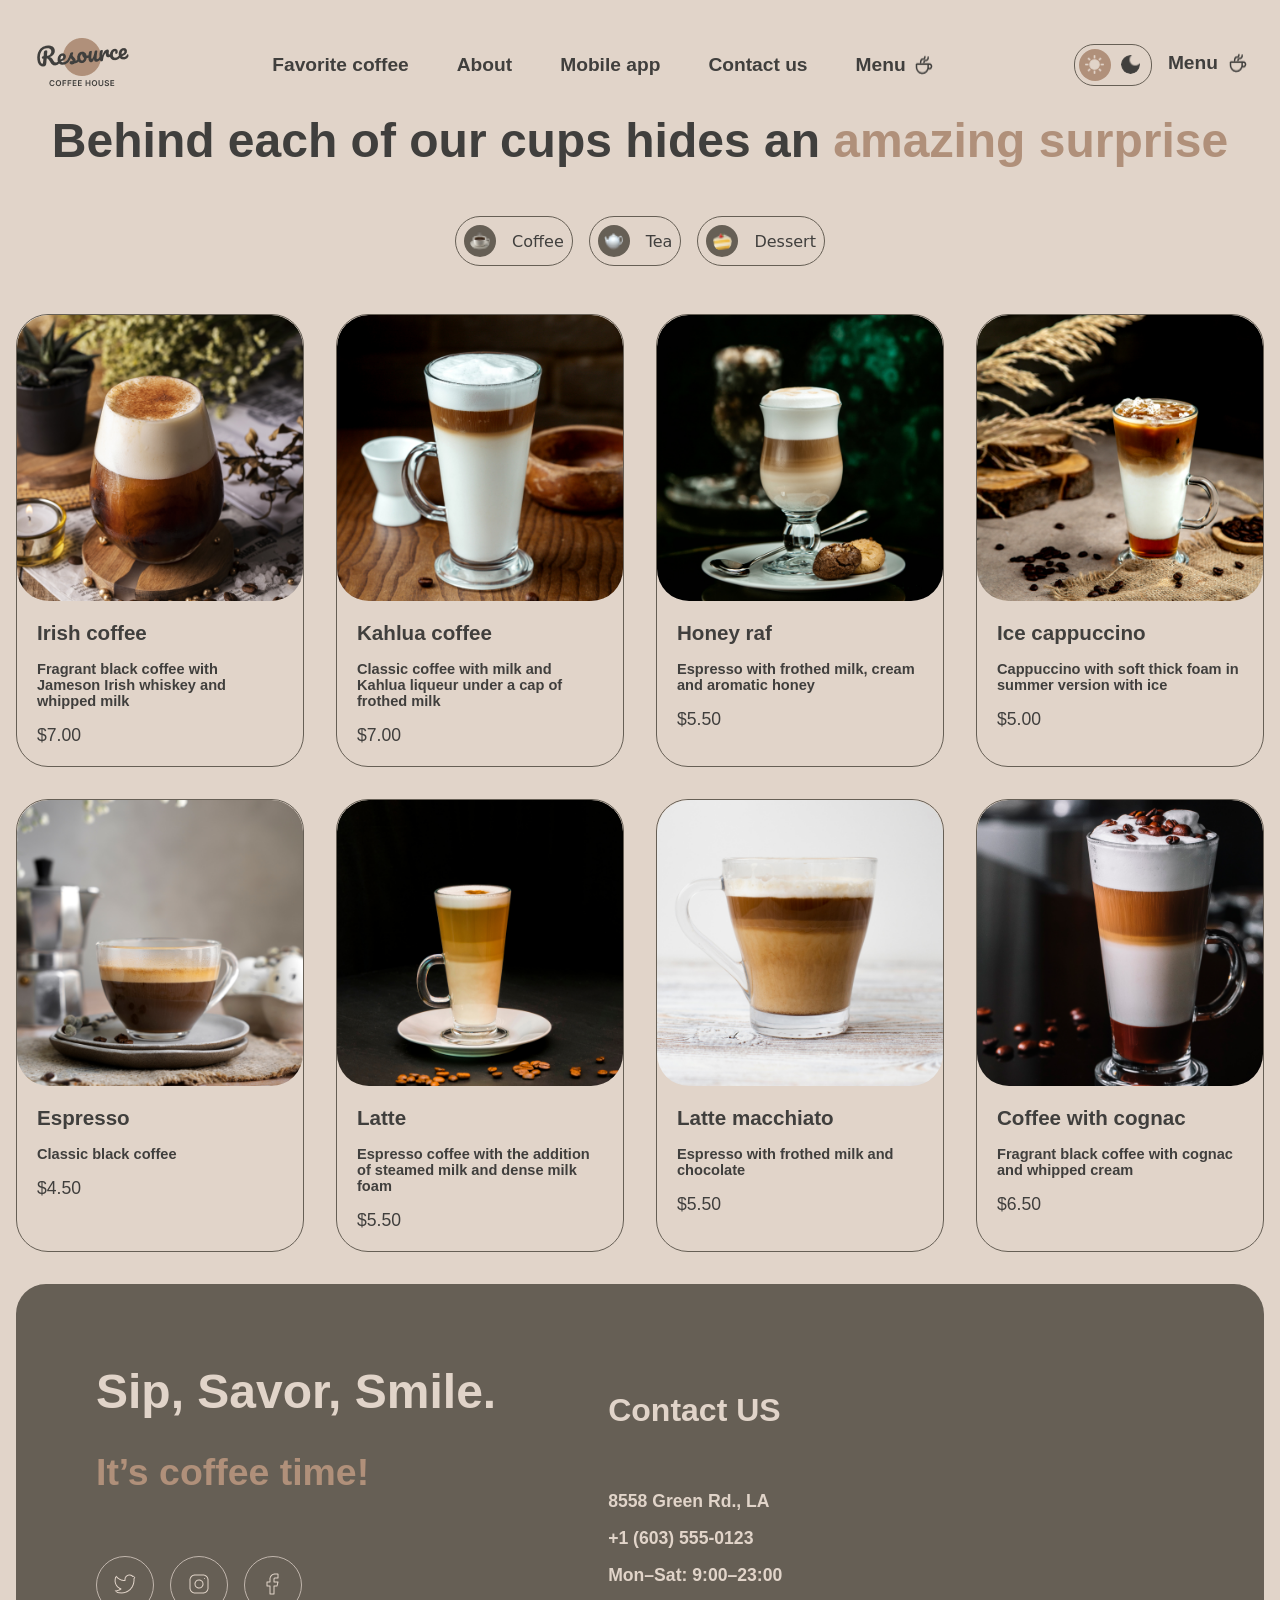
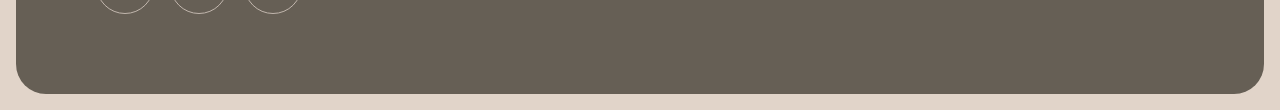
==== commit 43080dac: "feat: change html files, css file and js file" ====
--- a/catalog.html
+++ b/catalog.html
@@ -12,279 +12,43 @@
 
 <body>
     <div class="container">
-        <div id="header-placeholder"></div>
-        <main>
-            <h1>Behind each of our cups hides an <span class="catalog-span">amazing surprise</span></h1>
-            <nav>
-                <ul class="ul-catalog">
-                    <li>
-                        <button class="btn-category">
-                            <a class="category" href="#">
-                                <span class="circle super-light">
-                                    <img src="images/tabs/coffee.png" alt="sun">
+        <div id="page-content">
+            <div id="header-placeholder"></div>
+            <main id="main-catalog">
+                <h1>Behind each of our cups hides an <span class="catalog-span">amazing surprise</span></h1>
+                <nav>
+                    <ul id="category-menu" class="ul-catalog">
+                        <li>
+                            <button class="btn-category category" id="coffee"">
+                            <span class=" circle super-light">
+                                <img src="images/tabs/coffee.png" alt="coffee">
                                 </span>
                                 Coffee
-                            </a>
-                        </button>
-                    </li>
-                    <li>
-                        <button class="btn-category">
-                            <a class="category" href="#">
-                                <span class="circle super-light">
-                                    <img src="images/tabs/tea.png" alt="tea">
+                            </button>
+                        </li>
+                        <li>
+                            <button class="btn-category category" id="tea"">
+                            <span class=" circle super-light">
+                                <img src="images/tabs/tea.png" alt="tea">
                                 </span>
                                 Tea
-                            </a>
-                        </button>
-                    </li>
-                    <li>
-                        <button class="btn-category">
-                            <a class="category" href="#">
-                                <span class="circle super-light">
-                                    <img src="images/tabs/dessert.png" alt="dessert">
+                            </button>
+                        </li>
+                        <li>
+                            <button class="btn-category category" id="dessert"">
+                            <span class=" circle super-light">
+                                <img src="images/tabs/dessert.png" alt="dessert">
                                 </span>
                                 Dessert
-                            </a>
-                        </button>
-                    </li>
-                </ul>
-            </nav>
-            <section class="section">
-                <article>
-                    <img src="images/coffee-1.jpg" alt="coffee1">
-                    <div class="item">
-                        <h3>Irish coffee</h3>
-                        <h5>Fragrant black coffee with Jameson Irish whiskey and whipped milk</h5>
-                        <h3><data value="$7.00">$7.00</data></h3>
-                    </div>
-                </article>
-                <article>
-                    <img src="images/coffee-2.jpg" alt="coffee2">
-                    <div class="item">
-                        <h3>Kahlua coffee</h3>
-                        <h5>Classic coffee with milk and Kahlua liqueur under a cap of frothed milk</h5>
-                        <h3><data value="$7.00">$7.00</data></h3>
-                    </div>
-                </article>
-                <article>
-                    <img src="images/coffee-3.jpg" alt="coffee3">
-                    <div class="item">
-                        <h3>Honey raf</h3>
-                        <h5>Espresso with frothed milk, cream and aromatic honey</h5>
-                        <h3><data value="$5.50">$5.50</data></h3>
-                    </div>
-                </article>
-                <article>
-                    <img src="images/coffee-4.jpg" alt="coffee4">
-                    <div class="item">
-                        <h3>Ice cappuccino</h3>
-                        <h5>Cappuccino with soft thick foam in summer version with ice</h5>
-                        <h3><data value="$5.00">$5.00</data></h3>
-                    </div>
-                </article>
-                <article>
-                    <img src="images/coffee-5.jpg" alt="coffee5">
-                    <div class="item">
-                        <h3>Espresso</h3>
-                        <h5>Classic black coffee</h5>
-                        <h3><data value="$4.50">$4.50</data></h3>
-                    </div>
-                </article>
-                <article>
-                    <img src="images/coffee-6.jpg" alt="coffee6">
-                    <div class="item">
-                        <h3>Latte</h3>
-                        <h5>Espresso coffee with the addition of steamed milk and dense milk foam</h5>
-                        <h3><data value="$5.50">$5.50</data></h3>
-                    </div>
-                </article>
-                <article>
-                    <img src="images/coffee-7.jpg" alt="coffee7">
-                    <div class="item">
-                        <h3>Latte macchiato</h3>
-                        <h5>Espresso with frothed milk and chocolate</h5>
-                        <h3><data value="$5.50">$5.50</data></h3>
-                    </div>
-                </article>
-                <article>
-                    <img src="images/coffee-8.jpg" alt="coffee8">
-                    <div class="item">
-                        <h3>Coffee with cognac</h3>
-                        <h5>Fragrant black coffee with cognac and whipped cream</h5>
-                        <h3><data value="$6.50">$6.50</data></h3>
-                    </div>
-                </article>
-            </section>
-            <section class="section">
-                <article>
-                    <img src="images/tea-1.png" alt="tea1">
-                    <div class="item">
-                        <h3>Moroccan</h3>
-                        <h5>Fragrant black tea with the addition of tangerine, cinnamon, honey, lemon and mint</h5>
-                        <h3><data value="$4.50">$4.50</data></h3>
-                    </div>
-                </article>
-                <article>
-                    <img src="images/tea-2.png" alt="tea2">
-                    <div class="item">
-                        <h3>Ginger</h3>
-                        <h5>Original black tea with fresh ginger, lemon and honey</h5>
-                        <h3><data value="$5.00">$5.00</data></h3>
-                    </div>
-                </article>
-                <article>
-                    <img src="images/tea-3.png" alt="tea3">
-                    <div class="item">
-                        <h3>Cranberry</h3>
-                        <h5>Invigorating black tea with cranberry and honey</h5>
-                        <h3><data value="$5.00">$5.00</data></h3>
-                    </div>
-                </article>
-                <article>
-                    <img src="images/tea-4.png" alt="tea4">
-                    <div class="item">
-                        <h3>Sea buckthorn</h3>
-                        <h5>Toning sweet black tea with sea buckthorn, fresh thyme and cinnamon</h5>
-                        <h3><data value="$5.50">$5.50</data></h3>
-                    </div>
-                </article>
-            </section>
-            <section class="section">
-                <article>
-                    <img src="images/dessert-1.png" alt="dessert1">
-                    <div class="item">
-                        <h3>Marble cheesecake</h3>
-                        <h5>Philadelphia cheese with lemon zest on a light sponge cake and red currant jam</h5>
-                        <h3><data value="$3.50">$3.50</data></h3>
-                    </div>
-                </article>
-                <article>
-                    <img src="images/dessert-2.png" alt="dessert2">
-                    <div class="item">
-                        <h3>Red velvet</h3>
-                        <h5>Layer cake with cream cheese frosting</h5>
-                        <h3><data value="$4.00">$4.00</data></h3>
-                    </div>
-                </article>
-                <article>
-                    <img src="images/dessert-3.png" alt="dessert3">
-                    <div class="item">
-                        <h3>Cheesecakes</h3>
-                        <h5>Soft cottage cheese pancakes with sour cream
-                            and fresh berries and sprinkled with powdered sugar
-                        </h5>
-                        <h3><data value="$4.50">$4.50</data></h3>
-                    </div>
-                </article>
-                <article>
-                    <img src="images/dessert-4.png" alt="dessert4">
-                    <div class="item">
-                        <h3>Creme brulee</h3>
-                        <h5>Delicate creamy dessert in a caramel basket with wild berries</h5>
-                        <h3><data value="$4.00">$4.00</data></h3>
-                    </div>
-                </article>
-                <article>
-                    <img src="images/dessert-5.png" alt="dessert5">
-                    <div class="item">
-                        <h3>Pancakes</h3>
-                        <h5>Tender pancakes with strawberry jam and fresh strawberries</h5>
-                        <h3><data value="$4.50">$4.50</data></h3>
-                    </div>
-                </article>
-                <article>
-                    <img src="images/dessert-6.png" alt="dessert6">
-                    <div class="item">
-                        <h3>Honey cake</h3>
-                        <h5>Classic honey cake with delicate custard</h5>
-                        <h3><data value="$4.50">$4.50</data></h3>
-                    </div>
-                </article>
-                <article>
-                    <img src="images/dessert-7.png" alt="dessert7">
-                    <div class="item">
-                        <h3>Chocolate cake</h3>
-                        <h5>Cake with hot chocolate filling and nuts with dried apricots</h5>
-                        <h3><data value="$5.50">$5.50</data></h3>
-                    </div>
-                </article>
-                <article>
-                    <img src="images/dessert-8.png" alt="dessert8">
-                    <div class="item">
-                        <h3>Black forest</h3>
-                        <h5>A combination of thin sponge cake with cherry jam and light chocolate mousse</h5>
-                        <h3><data value="$6.50">$6.50</data></h3>
-                    </div>
-                </article>
-            </section>
-        </main>
-        <div id="footer-placeholder"></div>
-        <dialog id="model" class="modal">
-            <img src="images/coffee-1.jpg" alt="model">
-            <div>
-                <h3>Irish coffee</h3>
-                <h5>Fragrant black coffee with Jameson Irish whiskey and whipped milk</h5>
-                <div>
-                    <h5><span class="selector-title">Size</span></h5>
-                    <div class="picker">
-                        <div>
-                            <input type="radio" id="volume-200" name="size" value="200" checked>
-                            <label for="volume-200">
-                                <span class="circle super-light">S</span>
-                                200 ml
-                            </label>
-                        </div>
-                        <div>
-                            <input type="radio" id="volume-300" name="size" value="300">
-                            <label for="volume-300">
-                                <span class="circle super-light">M</span>
-                                300 ml</label>
-                        </div>
-                        <div>
-                            <input type="radio" id="volume-400" name="size" value="400">
-                            <label for="volume-400">
-                                <span class="circle super-light">M</span>
-                                400 ml</label>
-                        </div>
-                    </div>
-                </div>
-                <div>
-                    <h5><span class="selector-title">Additives</span></h5>
-                    <div class="picker">
-                        <div>
-                            <input type="radio" id="volume-sugar" name="additives" value="sugar" checked>
-                            <label for="volume-sugar">
-                                <span class="circle super-light">1</span>
-                                Sugar</label>
-                        </div>
-                        <div>
-                            <input type="radio" id="volume-cinnamon" name="additives" value="cinnamon">
-                            <label for="volume-cinnamon">
-                                <span class="circle super-light">2</span>
-                                Cinnamon</label>
-                        </div>
-                        <div>
-                            <input type="radio" id="volume-syrup" name="additives" value="syrup">
-                            <label for="volume-syrup">
-                                <span class="circle super-light">3</span>
-                                Syrup</label>
-                        </div>
-                    </div>
-                </div>
-                <div class="total">
-                    <h3>Total:</h3>
-                    <h3><data value="$6.50">$6.50</data></h3>
-                </div>
-            </div>
-            <hr>
-            <viv>
-                <p>The cost is not final.
-                    Download our mobile app to see the final price and place your order.
-                    Earn loyalty points and enjoy your favorite coffee with up to 20% discount.
-                </p>
-            </viv>
-            <button class="close-button">Close</button>
-        </dialog>
+                            </button>
+                        </li>
+                    </ul>
+                </nav>
+                <section id="card-container" class="card-container"></section>
+            </main>
+            <div id="footer-placeholder"></div>
+        </div>
+        <dialog id="modal" class="modal">
     </div>
 </body>
 
--- a/style.css
+++ b/style.css
@@ -1,34 +1,39 @@
 :root {
     color-scheme: light;
+
     --text-primary: rgba(64, 63, 61, 1);
     --text-inverse: rgba(225, 212, 201, 1);
     --text-accent: rgba(176, 144, 122, 1);
+
     --bg-page: rgba(225, 212, 201, 1);
     --bg-container: rgba(102, 95, 85, 1);
     --bg-overlay: rgba(64, 63, 61, 0.8);
+
     --border-primary: rgba(193, 182, 173, 1);
     --border-inverse: rgba(102, 95, 85, 1);
-    transition: background-color 0, 3s, color 0, 3s;
+
+    --img-burger: url('images/menu/menu-lines-dark.png');
+    --img-close: url('images/menu/menu-cross-dark.png');
+
+    transition: background-color 0.3s, color 0.3s;
 }
 
 .dark-mode {
     color-scheme: dark;
+
     --text-primary: rgba(225, 212, 201, 1);
     --text-inverse: rgba(225, 212, 201, 1);
     --text-accent: rgba(176, 144, 122, 1);
+
     --bg-page: rgba(41, 40, 38, 1);
     --bg-container: rgba(64, 63, 61, 1);
     --bg-overlay: rgba(41, 40, 38, 0.8);
+
     --border-primary: rgba(102, 95, 85, 1);
     --border-inverse: rgba(193, 182, 173, 1);
-}
-
-.site-logo {
-    content: url('images/logos/logo-light.png');
-}
-
-body.dark-mode .site-logo {
-    content: url(images/logos/logo-dark.png);
+
+    --img-burger: url('images/menu/menu-lines-light.png');
+    --img-close: url('images/menu/menu-cross-light.png');
 }
 
 * {
@@ -46,11 +51,37 @@
 body {
     overflow-x: hidden;
     background-color: var(--bg-page);
+    color: var(--text-primary);
+
     font-family: Arial, Helvetica, sans-serif;
+    font-size: 1.1rem;
+
     display: grid;
     grid-template-columns: 1fr;
     gap: 25px;
-    font-size: 1.1rem;
+}
+
+body.lock,
+body.modal-open {
+    overflow: hidden;
+}
+
+body.lock {
+    touch-action: none;
+}
+
+a {
+    color: var(--text-primary);
+    text-decoration: none;
+}
+
+a:hover {
+    text-decoration: underline;
+}
+
+img {
+    padding: 0;
+    border-radius: 2rem;
 }
 
 .container {
@@ -69,71 +100,160 @@
 main {
     width: 100%;
     margin: 0 auto;
-    box-sizing: border-box;
-    color: var(--text-primary);
+    color: var(--text-primary);
+
     display: flex;
     flex-direction: column;
     gap: 3rem;
 }
 
-footer {
-    display: flex;
+header {
+    grid-row: 2;
+
+    position: relative;
+    z-index: 10000;
+
+    display: flex;
+    justify-content: space-between;
+    align-items: center;
+
+    padding: 1rem;
+    gap: clamp(10px, 2vw, 30px);
+}
+
+header a {
+    color: var(--text-primary);
+}
+
+.nav-header {
+    display: flex;
+    align-items: center;
+    gap: 1rem;
+}
+
+.control-header {
+    display: flex;
+    justify-content: space-between;
+    align-items: center;
+    gap: 1rem;
+}
+
+.ul-header,
+.ul-catalog {
+    width: 100%;
+
+    list-style-type: none;
+
+    display: flex;
+    justify-content: center;
+    gap: 1rem;
+
+    font-size: 1.2rem;
+    font-weight: bold;
+}
+
+.ul-header {
+    color: var(--text-primary);
+}
+
+.ul-header a {
+    display: flex;
+    justify-content: center;
     flex-wrap: wrap;
-    gap: 1rem;
-    grid-row: 2;
-    position: relative;
-    z-index: 10;
-    display: flex;
-    justify-content: flex-start;
-    align-items: center;
-    padding: 2rem;
-    background-color: var(--bg-container);
-    border-radius: 2rm;
-    margin-top: 2rem;
-}
-
-.footer {
-    padding: 3rem;
-    display: flex;
-    flex-direction: column;
-    gap: 2rem;
-}
-
-.footer-network {
-    font-size: 2rem;
-}
-
-.footer-contacts a {
-    color: var(--text-primary);
-}
-
-a {
+
+    font-size: clamp(0.875rem, 1.5vw, 1.2rem);
+    padding: 0.5rem 1rem;
+}
+
+.link-menu {
+    display: flex;
+    gap: 10px;
+
+    color: var(--text-primary);
+    font-weight: bold;
+    font-size: 1.2rem;
+
+    border-bottom: 3px solid transparent;
+
+    transition: border-color 0.3s ease;
+}
+
+.link-menu:hover {
     text-decoration: none;
-}
-
-a:hover {
-    text-decoration: underline;
+    border-bottom-color: var(--border-inverse);
+}
+
+.link-menu img {
+    display: block;
+}
+
+.site-logo {
+    content: url('images/logos/logo-light.png');
+}
+
+body.dark-mode .site-logo {
+    content: url('images/logos/logo-dark.png');
 }
 
 .btn-burger {
     display: none;
-    width: 2rem;
-    height: 2rem;
+
+    width: 1rem;
+    height: 1rem;
+
     border-radius: 50%;
-    border-color: var(--border-primary);
+    border: 1px solid var(--border-inverse);
+
     cursor: pointer;
-    z-index: 10;
-    background-color: var(--bg-page);
+    z-index: 10001;
+
+    background-color: var(--bg-page);
+
+    justify-content: center;
+    align-items: center;
+
+    padding: 1.2rem;
+}
+
+.img {
+    content: var(--img-burger);
+}
+
+.btn-burger.open .img {
+    content: var(--img-close);
+}
+
+.burger-menu {
+    display: flex;
+    gap: 0.5rem;
+}
+
+.img-menu {
+    content: url('images/caps/coffee-cup-light.png');
+}
+
+body.dark-mode .img-menu {
+    content: url('images/caps/coffee-cup-dark.png');
 }
 
 .circle {
     width: 2rem;
     height: 2rem;
+
     border-radius: 50%;
     overflow: hidden;
-    display: flex;
-    justify-content: center;
-    align-items: center;
+
+    display: flex;
+    justify-content: center;
+    align-items: center;
+}
+
+.circle img {
+    width: 60%;
+    height: 60%;
+
+    object-fit: cover;
+    border-radius: 50%;
 }
 
 .btn-two .img-hover,
@@ -157,112 +277,6 @@
     display: inline-block;
 }
 
-.circle img {
-    width: 60%;
-    height: 60%;
-    object-fit: cover;
-    border-radius: 50%;
-}
-
-img {
-    border-radius: 2rem;
-    padding: 0;
-}
-
-header {
-    grid-row: 2;
-    position: relative;
-    z-index: 10;
-    display: flex;
-    justify-content: space-between;
-    align-items: center;
-    padding: 1rem;
-    gap: clamp(10px, 2vw, 30px);
-}
-
-.nav-header {
-    display: flex;
-    align-items: center;
-    gap: 1rem;
-}
-
-@media (max-width: 768px) {
-    .btn-burger {
-        display: block;
-    }
-
-    .nav-header {
-        display: none;
-        position: absolute;
-        top: 100%;
-        left: 0;
-        width: 100%;
-        padding: 2rem;
-    }
-
-    .nav-header.open {
-        display: block;
-    }
-
-    .link-menu {
-        display: none !important;
-    }
-}
-
-.zoom-img {
-    transition: transform 0, 3s ease;
-}
-
-.zoom-img:hover {
-    transform: scale(0.9);
-}
-
-.ul-header,
-.ul-catalog {
-    width: 100%;
-    list-style-type: none;
-    display: flex;
-    justify-content: center;
-    gap: 1rem;
-    font-size: 1.2rem;
-    font-weight: bold;
-}
-
-.ul-header a {
-    display: flex;
-    justify-content: center;
-    flex-wrap: wrap;
-    font-size: clamp(0.875rem, 1.5, 1.2rem);
-    padding: 0.5rem 1rem;
-}
-
-.ul-header {
-    color: var(--text-primary);
-}
-
-.ul-footer-contacts {
-    padding-top: 30px;
-    list-style-type: none;
-    display: flex;
-    flex-direction: column;
-    gap: 1rem;
-    font-size: 1, 1rem;
-    font-weight: bold;
-}
-
-.ul-footer-networks {
-    padding-top: 30px;
-    list-style-type: none;
-    display: flex;
-    gap: 1rem;
-    font-size: 1.2rem;
-    font-weight: bold;
-}
-
-.contact {
-    font-size: 2rem;
-}
-
 .theme-toggle .theme-switch-hover {
     display: none;
 }
@@ -273,39 +287,6 @@
 
 .theme-toggle:hover .theme-switch-hover {
     display: block;
-}
-
-.slider-btn {
-    width: 1rem;
-    height: 1rem;
-    border-radius: 50%;
-    border: 1px solid var(--border-inverse);
-    display: flex;
-    justify-content: center;
-    align-items: center;
-    padding: 2rem;
-    position: absolute;
-    top: 50%;
-    transform: translateY(-50%);
-    z-index: 10;
-    cursor: pointer;
-    background-color: var(--bg-page);
-}
-
-body.dark-mode .slider-prev .img-default {
-    content: url(images/pointers/Vector-prev-light.png);
-}
-
-body.dark-mode .slider-next .img-default {
-    content: url(images/pointers/Vector-next-light.png);
-}
-
-.slider-btn:hover {
-    background-color: var(--bg-container);
-}
-
-.slider-btn:hover+img {
-    background-color: var(--bg-page);
 }
 
 button#theme-toggle,
@@ -317,96 +298,28 @@
     border: none;
 }
 
-body.dark-mode .app-button .img-default {
-    content: url(images/icones/icon-app-light.png);
-}
-
-body.dark-mode .google-play-button .img-default {
-    content: url(images/icones/icon-google-light.png);
-}
-
-.app-text {
-    display: flex;
-    flex-direction: column;
-    align-items: flex-start;
-}
-
-.text-top {
-    font-size: 12px;
-    color: var(--text-primary);
-}
-
-.application:hover .text-top {
-    color: var(--text-inverse);
-}
-
-.text-bottom {
-    font-weight: bold;
-    font-size: 16px;
-    color: var(--text-primary);
-}
-
-.application:hover .text-bottom {
-    color: var(--text-inverse);
-}
-
-.control-header {
-    display: flex;
-    justify-content: space-between;
-    align-items: center;
-    gap: 1rem;
-}
-
-.link-menu {
-    display: flex;
-    gap: 10px;
-    color: var(--text-primary);
-    font-weight: bold;
-    font-size: 1.2rem;
-    border-bottom: 3px solid transparent;
-    transition: border-color 0, 3s ease;
-}
-
-.link-menu:hover {
-    text-decoration: none;
-    border-bottom-color: var(--border-inverse);
-}
-
-.link-menu img {
-    display: block;
-}
-
-.img-menu {
-    content: url('images/caps/coffee-cup-light.png');
-}
-
-body.dark-mode .img-menu {
-    content: url('images/caps/coffee-cup-dark.png');
-}
-
 .hero-section {
-    background-image: url(images/img-hero.jpg);
-    border-radius: 2rem;
+    width: 100%;
+    min-height: 31.25rem;
+
+    padding: 5rem;
+
+    background-image: url('images/img-hero.jpg');
     background-repeat: no-repeat;
     background-size: cover;
     background-position: center center;
-    min-height: 31.25rem;
-    padding: 5rem;
-    width: 100%;
+
+    border-radius: 2rem;
 }
 
 .hero-section div {
     max-width: 50%;
+
     display: flex;
     flex-direction: column;
     gap: 2rem;
+
     transition: width 0.5s ease;
-}
-
-@media (max-width: 768px) {
-    .hero-section div {
-        max-width: 90%;
-    }
 }
 
 .hero-section h2,
@@ -423,11 +336,13 @@
 }
 
 .app-section {
-    display: flex;
-    justify-content: space-between;
-    align-items: center;
     width: 100%;
     margin: 0 auto;
+
+    display: flex;
+    justify-content: space-between;
+    align-items: center;
+
     gap: 50px;
 }
 
@@ -435,15 +350,56 @@
     width: 50%;
 }
 
-@media (max-width: 768px) {
-    .app-section {
-        flex-wrap: wrap;
-    }
+.app-info {
+    display: flex;
+    flex-direction: column;
+    justify-content: center;
+    align-items: flex-start;
+
+    gap: 1rem;
+}
+
+.app-info button {
+    background: transparent;
+    border: none;
+    padding: 1rem;
+}
+
+.app-btn {
+    display: flex;
+    flex-wrap: nowrap;
+    width: 100%;
+    box-sizing: border-box;
 }
 
 .mobile {
     width: 100%;
-    height: auto
+    height: auto;
+}
+
+.app-text {
+    display: flex;
+    flex-direction: column;
+    align-items: flex-start;
+}
+
+.text-top {
+    font-size: 12px;
+    color: var(--text-primary);
+}
+
+.application:hover .text-top {
+    color: var(--text-inverse);
+}
+
+.text-bottom {
+    font-weight: bold;
+    font-size: 16px;
+    color: var(--text-primary);
+}
+
+.application:hover .text-bottom {
+    color: var(--text-inverse);
 }
 
 .slider-section span,
@@ -455,18 +411,20 @@
     color: var(--text-accent);
 }
 
+.about-section,
+.app-section {
+    font-size: 2rem;
+}
+
+h1 {
+    font-size: 3rem;
+    text-align: center;
+}
+
 .gallery {
     display: grid;
     grid-template-columns: repeat(2, 1fr);
     gap: 2rem;
-}
-
-@media (max-width: 768px) {
-    .gallery {
-    display: grid;
-    grid-template-columns: repeat(1, 1fr);
-    gap: 2rem;
-    }
 }
 
 .gallery img,
@@ -479,7 +437,9 @@
 .picker {
     display: flex;
     gap: 0.75rem;
+
     font-family: system-ui, -apple-system, sans-serif;
+
     padding: 1rem;
 }
 
@@ -491,22 +451,29 @@
     display: inline-flex;
     align-items: center;
     justify-content: center;
+
+    padding: 0.5rem;
+
     border-radius: 6.25rem;
     border: 1px solid var(--border-inverse);
+
     font-size: 1rem;
     font-weight: 500;
-    color: var(--text-primary);
-    background-color: var(--bg-page);
+
+    color: var(--text-primary);
+    background-color: var(--bg-page);
+
     cursor: pointer;
+    user-select: none;
+
+    gap: 0.5rem;
+
     transition: all 0.2s ease;
-    user-select: none;
-    gap: 0.5rem;
-    padding: 0.rem;
 }
 
 .picker label span {
+    color: var(--text-inverse);
     background-color: var(--bg-container);
-    color: var(--text-inverse);
 }
 
 .picker label:hover {
@@ -531,6 +498,7 @@
     color: var(--text-primary);
 }
 
+
 .total,
 .btn-two,
 .catalog {
@@ -543,29 +511,37 @@
     display: flex;
     justify-content: center;
     align-items: center;
+
+    padding: 0.5rem;
+
     color: var(--text-primary);
     font-weight: bold;
+
     border-radius: 80%;
     gap: 0.5rem;
-    padding: 0.5rem;
 }
 
 .btn-category {
     display: inline-flex;
     align-items: center;
     justify-content: center;
+
     border-radius: 3rem;
     border: 1px solid var(--border-inverse);
+
+    font-family: system-ui, -apple-system, sans-serif;
     font-size: 1rem;
-    color: var(--text-inverse);
+    font-weight: 500;
+
+    color: var(--text-primary);
     background-color: transparent;
+
     gap: 1rem;
-    font-family: system-ui, -apple-system, sans-serif;
-    font-weight: 500;
 }
 
 .btn-category:hover {
     background-color: var(--bg-container);
+    color: var(--text-inverse);
 }
 
 .btn-category:hover .category {
@@ -573,135 +549,28 @@
     text-decoration: none;
 }
 
-.btn-category:hover .category span {
-    background-color: var(--bg-page);
-}
-
-.modal {
-    width: 31.25rem;
-    height: 31.25rem;
-    color: var(--text-primary);
-}
-
-.close-button {
-    gap: 0.75rem;
+.btn-category:hover span {
+    background-color: var(--bg-page);
+}
+
+.btn-two {
+    display: inline-flex;
+
+    padding: 0.25rem;
+
     font-family: system-ui, -apple-system, sans-serif;
-    padding: 1.25rem;
-    display: inline-flex;
-    align-items: center;
-    justify-content: center;
-    padding: 1rem 2remx;
-    border-radius: 6.25rem;
-    border: 1px solid var(--border-inverse);
     font-size: 1rem;
     font-weight: 500;
-    color: var(--text-primary);
+
+    color: var(--bg-container);
     background-color: transparent;
-    width: 100%;
-    box-sizing: border-box;
-}
-
-.close-button:hover {
-    background-color: var(--bg-container);
-    color: var(--text-inverse);
-}
-
-.network {
-    width: 1.25rem;
-    height: 1.25rem;
-    border-radius: 50%;
-    border: 1px solid var(--border-primary);
-    display: flex;
-    justify-content: center;
-    align-items: center;
-    padding: 1.75rem;
-}
-
-.network:hover {
-    background-color: var(--bg-page);
-}
-
-body.dark-mode .twitter:hover a {
-    content: url('images/network/twitter-light.png');
-}
-
-body.dark-mode .instagram:hover a {
-    content: url(images/network/instagram-light.png);
-}
-
-body.dark-mode .facebook:hover a {
-    content: url(images/network/facebook-light.png);
-}
-
-.menu-page {
-    display: flex;
-    gap: 0.75rem;
-    font-family: system-ui, -apple-system, sans-serif;
-    display: inline-flex;
-    align-items: center;
-    justify-content: center;
-    padding: 0.75rem 1.75rem;
-    border-radius: 6.25rem;
-    border: 1px solid var(--border-inverse);
-    font-size: 1rem;
-    font-weight: 500;
-    color: var(--text-primary);
-    width: 9rem;
-    background-color: var(--bg-page);
-    box-sizing: border-box;
-}
-
-.cap {
-    display: none;
-    width: 1.25rem;
-    content: url('images/caps/coffee-cup-light.png');
-}
-
-body.dark-mode .cap {
-    content: url(images/caps/coffee-cup-dark.png);
-}
-
-.menu-page:hover .cap {
-    display: block;
-}
-
-.application {
-    display: inline-flex;
-    font-family: system-ui, -apple-system, sans-serif;
-    align-items: center;
-    justify-content: center;
-    border-radius: 1rem;
-    border: 1px solid var(--border-inverse);
-    font-size: 1rem;
-    color: var(--bg-container);
-    background-color: var(--bg-page);
-    box-sizing: border-box;
-    white-space: nowrap;
-    gap: 1rem;
-    padding: 1rem;
-    border-radius: 2rem;
-    max-width: 100%;
-    box-sizing: border-box;
-}
-
-.application:hover {
-    background-color: var(--bg-container);
-}
-
-.btn-two {
-    display: inline-flex;
-    font-family: system-ui, -apple-system, sans-serif;
-    padding: 0.25rem;
-    align-items: center;
-    justify-content: space-between;
+
     border-radius: 1.25rem;
     border: 1px solid var(--border-inverse);
-    font-size: 1rem;
-    font-weight: 500;
-    color: var(--bg-container);
-    background-color: transparent;
+
+    gap: 0.25rem;
+
     box-sizing: border-box;
-    gap: 0.25rem;
 }
 
 .btn-two:hover .dark,
@@ -724,41 +593,24 @@
 }
 
 body.dark-mode .btn-two .dark .img-default {
-    content: url(images/theme/Moon-light.png);
+    content: url('images/theme/Moon-light.png');
 }
 
 .ul-catalog .btn-two:hover a {
     color: var(--bg-page);
 }
 
+.ul-catalog .btn-two:hover .super-light {
+    background-color: var(--bg-page);
+    color: var(--text-inverse);
+}
+
 .light {
     background-color: var(--text-accent);
 }
 
 .super-light {
     background-color: var(--bg-container);
-}
-
-.ul-catalog .btn-two:hover .super-light {
-    background-color: var(--bg-page);
-    color: var(--text-inverse);
-}
-
-.circle {
-    width: 2rem;
-    height: 2rem;
-    border-radius: 50%;
-    overflow: hidden;
-    display: flex;
-    justify-content: center;
-    align-items: center;
-}
-
-.circle img {
-    width: 60%;
-    height: 60%;
-    object-fit: cover;
-    border-radius: 50%;
 }
 
 .section {
@@ -767,40 +619,39 @@
     gap: 2rem;
 }
 
-@media (max-width: 768px) {
-    .section {
-        display: grid;
-        grid-template-columns: repeat(2, 1fr);
-        gap: 2rem;
-    }
-}
-
-@media (max-width: 380px) {
-    .section {
-        grid-template-columns: repeat(1, 1fr);
-    }
-}
-
 .section article {
+    display: inline-block;
+
     border: 1px solid var(--border-inverse);
     border-radius: 2rem;
+
     overflow: hidden;
-    transition: transform 0, 3s ease, box-shadow 0, 3s ease;
     cursor: pointer;
+
+    transition:
+        transform 0.3s ease,
+        box-shadow 0.3s ease;
 }
 
 .section article:hover {
     transform: scale(0.9);
 }
 
+.section article .hidden {
+    display: none !important;
+}
+
 .section .item {
+    max-width: 100%;
+    height: auto;
+
     padding: 1.25rem;
-    color: var(--text-primary);
+
+    color: var(--text-primary);
+
     display: flex;
     flex-direction: column;
     gap: 1rem;
-    max-width: 100%;
-    height: auto;
 }
 
 .section img {
@@ -812,30 +663,84 @@
 .slider-container {
     position: relative;
     width: fit-content;
-    margin: 0 auto;
-    display: flex;
-    justify-content: center;
-    align-items: center;
+    overflow: hidden;
+}
+
+.slider-container h2 {
+    font-size: 3rem;
+}
+
+.slider-track {
+    display: flex;
+    width: 100%;
+
+    transition: transform 0.3s ease-in-out;
+}
+
+.slider-item {
+    flex: 0 0 100%;
+
+    display: flex;
     flex-direction: column;
-}
-
-.slider-track {
-    display: flex;
-    gap: 20px;
-    overflow-x: auto;
-    scroll-snap-type: x mandatory;
-    scroll-behavior: smooth;
-    padding: 10px 0;
-    scrollbar-width: none;
-}
-
-.slider-track::-webkit-scrollbar {
-    display: none;
+    justify-content: center;
+    align-items: center;
+
+    box-sizing: border-box;
+
+    scroll-snap-align: start;
+
+    font-weight: bold;
+
+    gap: 1.25rem;
+
+    border-radius: 0.5rem;
+}
+
+.slider-btn {
+    width: 1rem;
+    height: 1rem;
+
+    position: absolute;
+    top: 50%;
+
+    transform: translateY(-50%);
+
+    z-index: 2;
+
+    padding: 2rem;
+
+    border-radius: 50%;
+    border: 1px solid var(--border-inverse);
+
+    display: flex;
+    justify-content: center;
+    align-items: center;
+
+    cursor: pointer;
+
+    background-color: var(--bg-page);
+}
+
+.slider-btn:hover {
+    background-color: var(--bg-container);
+}
+
+.slider-btn:hover+img {
+    background-color: var(--bg-page);
+}
+
+.slider-prev {
+    left: 2.25rem;
+}
+
+.slider-next {
+    right: 2.25rem;
 }
 
 .slider-indicators {
     display: flex;
     justify-content: center;
+
     gap: 0.75rem;
     margin-top: 1rem;
 }
@@ -843,73 +748,441 @@
 .indicator {
     width: 2rem;
     height: 0.25rem;
+
     background-color: var(--border-primary);
+
     border-radius: 2px;
+
     cursor: pointer;
-    transition: background-color 0, 3s ease;
+
+    transition: background-color 0.3s ease;
 }
 
 .indicator.active {
     background-color: var(--border-inverse);
 }
 
-.slider-container h2 {
-    font-size: 3rem;
-}
-
-h1 {
-    font-size: 3rem;
-    text-align: center;
-}
-
-.slider-item {
-    flex: 0 0 100%;
+body.dark-mode .slider-prev .img-default {
+    content: url('images/pointers/Vector-prev-light.png');
+}
+
+body.dark-mode .slider-next .img-default {
+    content: url('images/pointers/Vector-next-light.png');
+}
+
+body.dark-mode .app-button .img-default {
+    content: url('images/icones/icon-app-light.png');
+}
+
+body.dark-mode .google-play-button .img-default {
+    content: url('images/icones/icon-google-light.png');
+}
+
+.close-button {
+    width: 100%;
+
+    padding: 1rem 2rem;
+
+    display: inline-flex;
+    align-items: center;
+    justify-content: center;
+
+    gap: 0.75rem;
+
+    font-family: system-ui, -apple-system, sans-serif;
+    font-size: 1rem;
+    font-weight: 500;
+
+    color: var(--text-primary);
+    background-color: transparent;
+
+    border-radius: 6.25rem;
+    border: 1px solid var(--border-inverse);
+
+    box-sizing: border-box;
+}
+
+.close-button:hover {
+    background-color: var(--bg-container);
+    color: var(--text-inverse);
+}
+
+.network {
+    width: 1.25rem;
+    height: 1.25rem;
+
+    padding: 1.75rem;
+
+    border-radius: 50%;
+    border: 1px solid var(--border-primary);
+
+    display: flex;
+    justify-content: center;
+    align-items: center;
+}
+
+.network:hover {
+    background-color: var(--bg-page);
+}
+
+body.dark-mode .twitter:hover a {
+    content: url('images/network/twitter-light.png');
+}
+
+body.dark-mode .instagram:hover a {
+    content: url('images/network/instagram-light.png');
+}
+
+body.dark-mode .facebook:hover a {
+    content: url('images/network/facebook-light.png');
+}
+
+.menu-page {
+    width: 9rem;
+
+    padding: 0.75rem 1.75rem;
+
+    display: inline-flex;
+    align-items: center;
+    justify-content: center;
+
+    gap: 0.75rem;
+
+    font-family: system-ui, -apple-system, sans-serif;
+    font-size: 1rem;
+    font-weight: 500;
+
+    color: var(--text-primary);
+    background-color: var(--bg-page);
+
+    border-radius: 6.25rem;
+    border: 1px solid var(--border-inverse);
+
+    box-sizing: border-box;
+}
+
+.cap {
+    display: none;
+
+    width: 1.25rem;
+
+    content: url('images/caps/coffee-cup-light.png');
+}
+
+body.dark-mode .cap {
+    content: url('images/caps/coffee-cup-dark.png');
+}
+
+.menu-page:hover .cap {
+    display: block;
+}
+
+.application {
+    max-width: 100%;
+
+    padding: 1rem;
+
+    display: inline-flex;
+    align-items: center;
+    justify-content: center;
+
+    gap: 1rem;
+
+    font-family: system-ui, -apple-system, sans-serif;
+    font-size: 1rem;
+
+    color: var(--bg-container);
+    background-color: var(--bg-page);
+
+    border: 1px solid var(--border-inverse);
+    border-radius: 2rem;
+
+    box-sizing: border-box;
+    white-space: nowrap;
+}
+
+.application:hover {
+    background-color: var(--bg-container);
+}
+
+footer {
+    grid-row: 2;
+
+    position: relative;
+    z-index: 10;
+
+    display: flex;
+    flex-wrap: wrap;
+    justify-content: flex-start;
+    align-items: center;
+
+    gap: 1rem;
+
+    padding: 2rem;
+
+    background-color: var(--bg-container);
+
+    border-radius: 30px;
+
+    margin-top: 2rem;
+}
+
+.footer {
+    padding: 3rem;
+
     display: flex;
     flex-direction: column;
-    justify-content: center;
-    align-items: center;
-    scroll-snap-align: start;
+
+    gap: 2rem;
+}
+
+.footer-network {
+    font-size: 2rem;
+}
+
+.footer-contacts a {
+    color: var(--text-primary);
+}
+
+.ul-footer-contacts {
+    padding-top: 30px;
+
+    list-style-type: none;
+
+    display: flex;
+    flex-direction: column;
+
+    gap: 1rem;
+
+    font-size: 1.1rem;
     font-weight: bold;
-    gap: 1.25rem;
-    border-radius: 0.5rem;
-}
-
-.slider-prev {
-    left: 2.25rem;
-}
-
-.slider-next {
-    right: 2.25rem;
-}
-
-.about-section,
-.app-section {
+}
+
+.ul-footer-networks {
+    padding-top: 30px;
+
+    list-style-type: none;
+
+    display: flex;
+
+    gap: 1rem;
+
+    font-size: 1.2rem;
+    font-weight: bold;
+}
+
+.contact {
     font-size: 2rem;
 }
 
-.app-info {
+.refresh {
+    display: none;
+}
+
+.refresh img {
+    width: 20px;
+    height: 20px;
+    display: flex;
+}
+
+.modal {
+    position: fixed;
+
+    top: 0;
+    left: 0;
+
+    width: 100vw;
+    height: 100vh;
+
+    padding: 2rem;
+
+    background-color: var(--bg-overlay);
+
+    display: flex;
+    justify-content: center;
+    align-items: center;
+
+    z-index: 100;
+}
+
+.modal-overlay {
+    max-width: 900px;
+    height: auto;
+
+    padding: 2rem;
+
+    display: flex;
+    justify-content: space-between;
+
+    gap: 2rem;
+
+    background-color: var(--bg-page);
+
+    border-radius: 3rem;
+}
+
+.modal-info {
+    width: 80%;
+
     display: flex;
     flex-direction: column;
-    justify-content: center;
-    align-items: start;
-    gap: 1rem;
-}
-
-.app-info button {
-    background: transparent;
-    border: none;
-    padding: 1rem;
-}
-
-.app-btn {
-    display: flex;
-    flex-wrap: nowrap;
-    width: 100%;
+
+    gap: 4rem;
+
     box-sizing: border-box;
 }
 
+dialog {
+    max-width: 100vw;
+    max-height: 100vh;
+
+    overflow-y: auto;
+
+    box-sizing: border-box;
+}
+
+dialog * {
+    overflow-wrap: break-word;
+}
+
 @media (max-width: 768px) {
+
+    .btn-burger {
+        display: flex;
+    }
+
+    .nav-header {
+        display: none;
+
+        position: fixed;
+
+        top: 100%;
+        left: 0;
+
+        width: 100%;
+
+        padding: 2rem;
+    }
+
+    .nav-header.open {
+        display: flex;
+
+        position: fixed;
+
+        top: 6rem;
+        left: 0;
+
+        width: 100%;
+        height: 100vh;
+
+        background-color: var(--bg-page);
+
+        justify-content: space-between;
+
+        z-index: 10002;
+    }
+
+    .nav-header.open ul {
+        display: flex;
+        flex-direction: column;
+    }
+
+    .link-menu {
+        display: none !important;
+    }
+
+    .hero-section div {
+        max-width: 90%;
+    }
+
+    .app-section {
+        flex-wrap: wrap;
+    }
+
+    .app-section>div {
+        width: 100%;
+    }
+
     .app-btn {
         flex-wrap: wrap;
     }
+
+    .gallery {
+        grid-template-columns: 1fr;
+        gap: 2rem;
+    }
+
+    .picker {
+        flex-wrap: wrap;
+    }
+
+    .section {
+        grid-template-columns: repeat(2, 1fr);
+        gap: 2rem;
+    }
+
+    .app-section {
+        gap: 30px;
+    }
+
+    .modal-info,
+    .modal-overlay {
+        flex-wrap: wrap;
+    }
+
+    .modal-info {
+        width: 100%;
+    }
+
+    .button-container {
+        display: flex;
+        justify-content: center;
+    }
+
+    .refresh {
+        width: 1rem;
+        height: 1rem;
+
+        position: relative;
+
+        border-radius: 50%;
+        border: 1px solid var(--border-inverse);
+
+        display: flex;
+        justify-content: center;
+        align-items: center;
+
+        padding: 2rem;
+
+        cursor: pointer;
+
+        background-color: var(--bg-page);
+    }
+
+    .refresh:hover {
+        background-color: var(--bg-container);
+    }
+
+    .refresh .img-hover {
+        display: none;
+    }
+
+    .refresh:hover .img-default {
+        content: url('images/refresh-light.png');
+    }
+
+    body.dark-mode .refresh .img-default {
+        content: url('images/refresh-light.png');
+    }
+
+    body.dark-mode .refresh:hover .img-default {
+        content: url('images/refresh-light.png');
+    }
+}
+
+@media (max-width: 380px) {
+
+    .section {
+        grid-template-columns: 1fr;
+    }
 }
